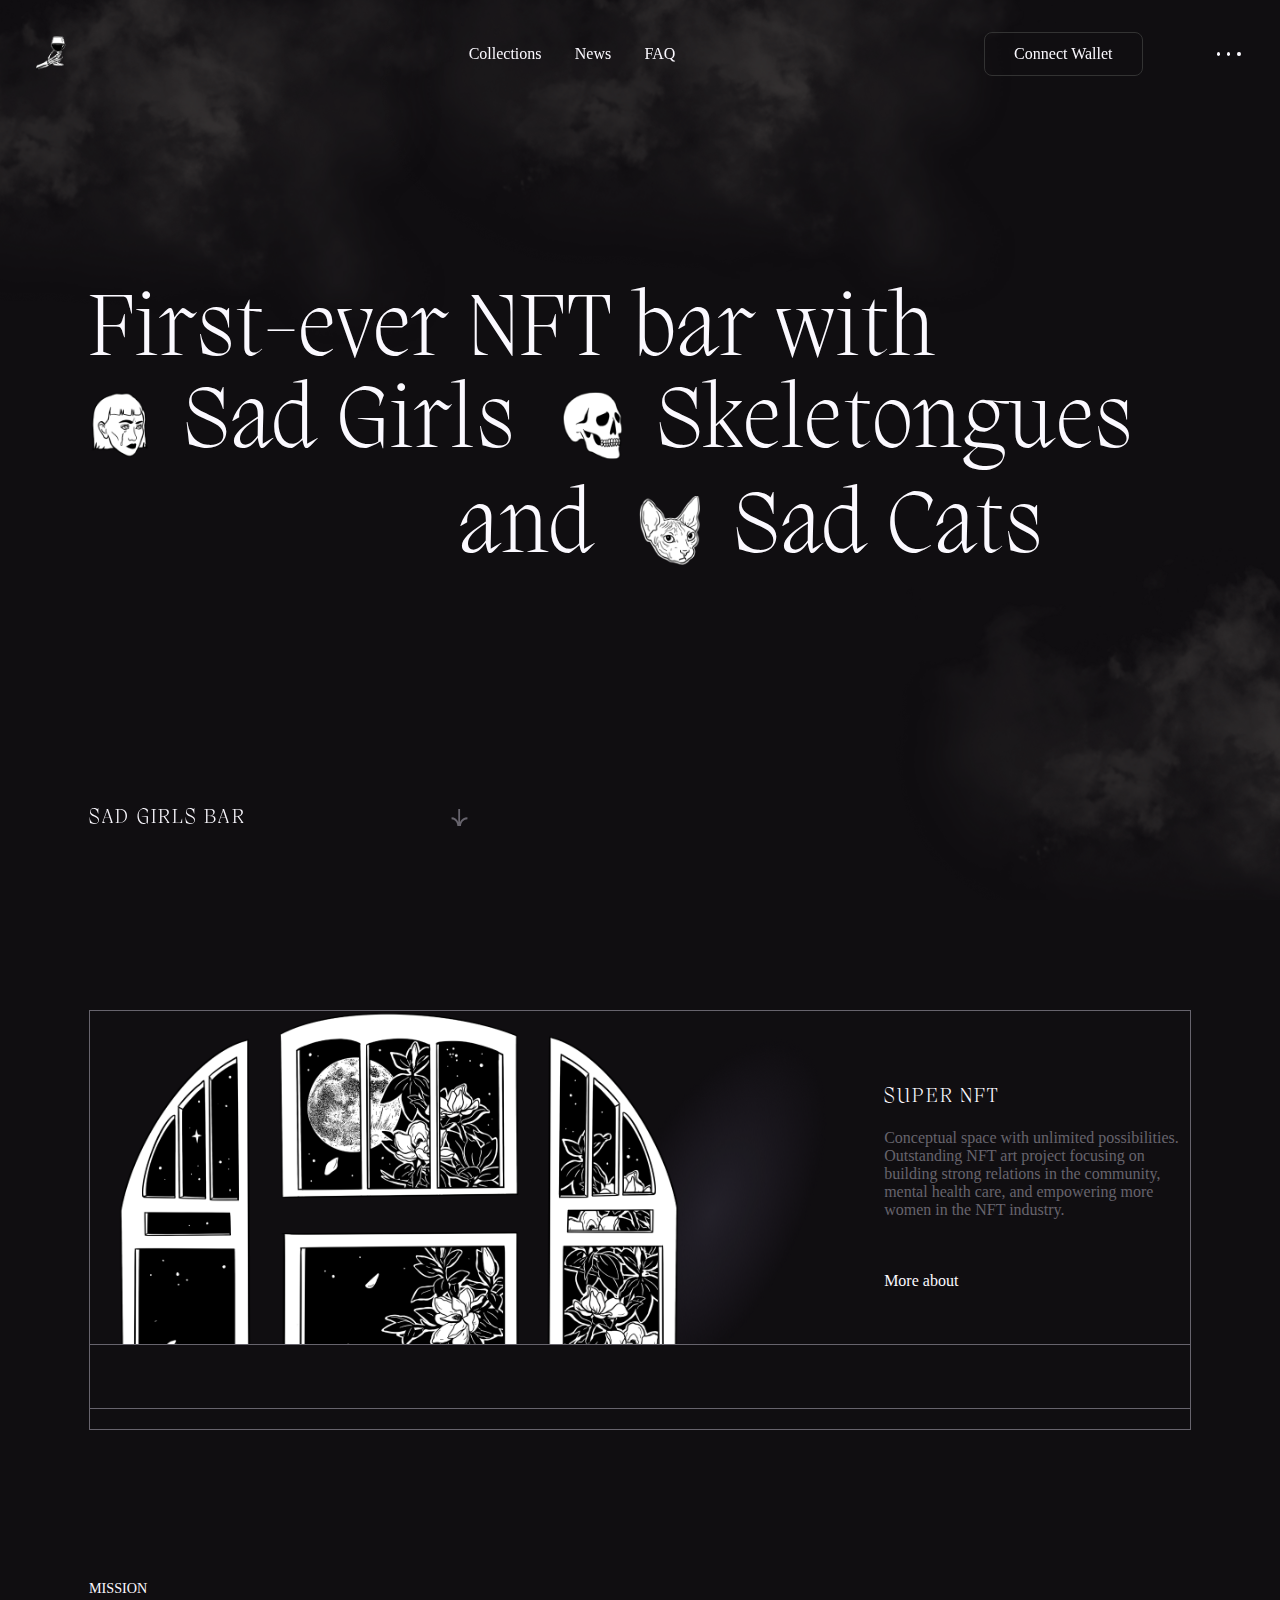
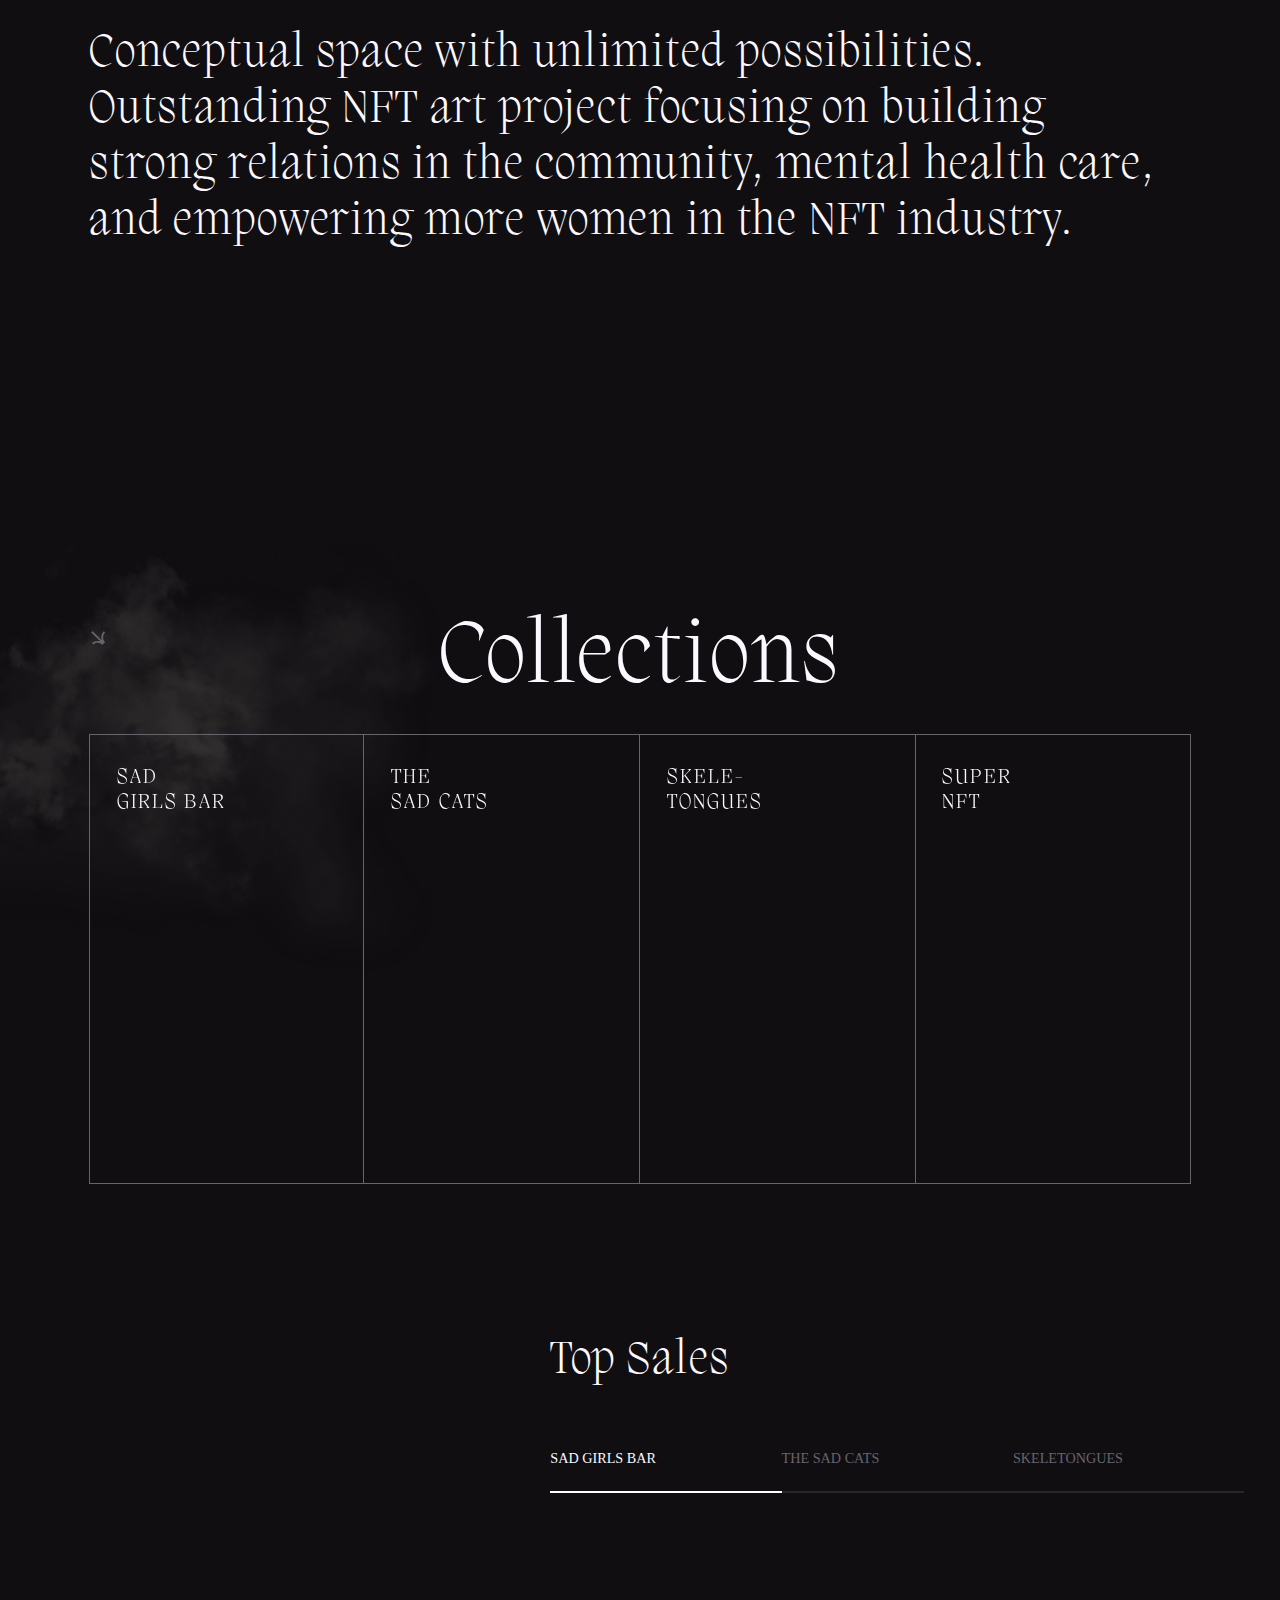
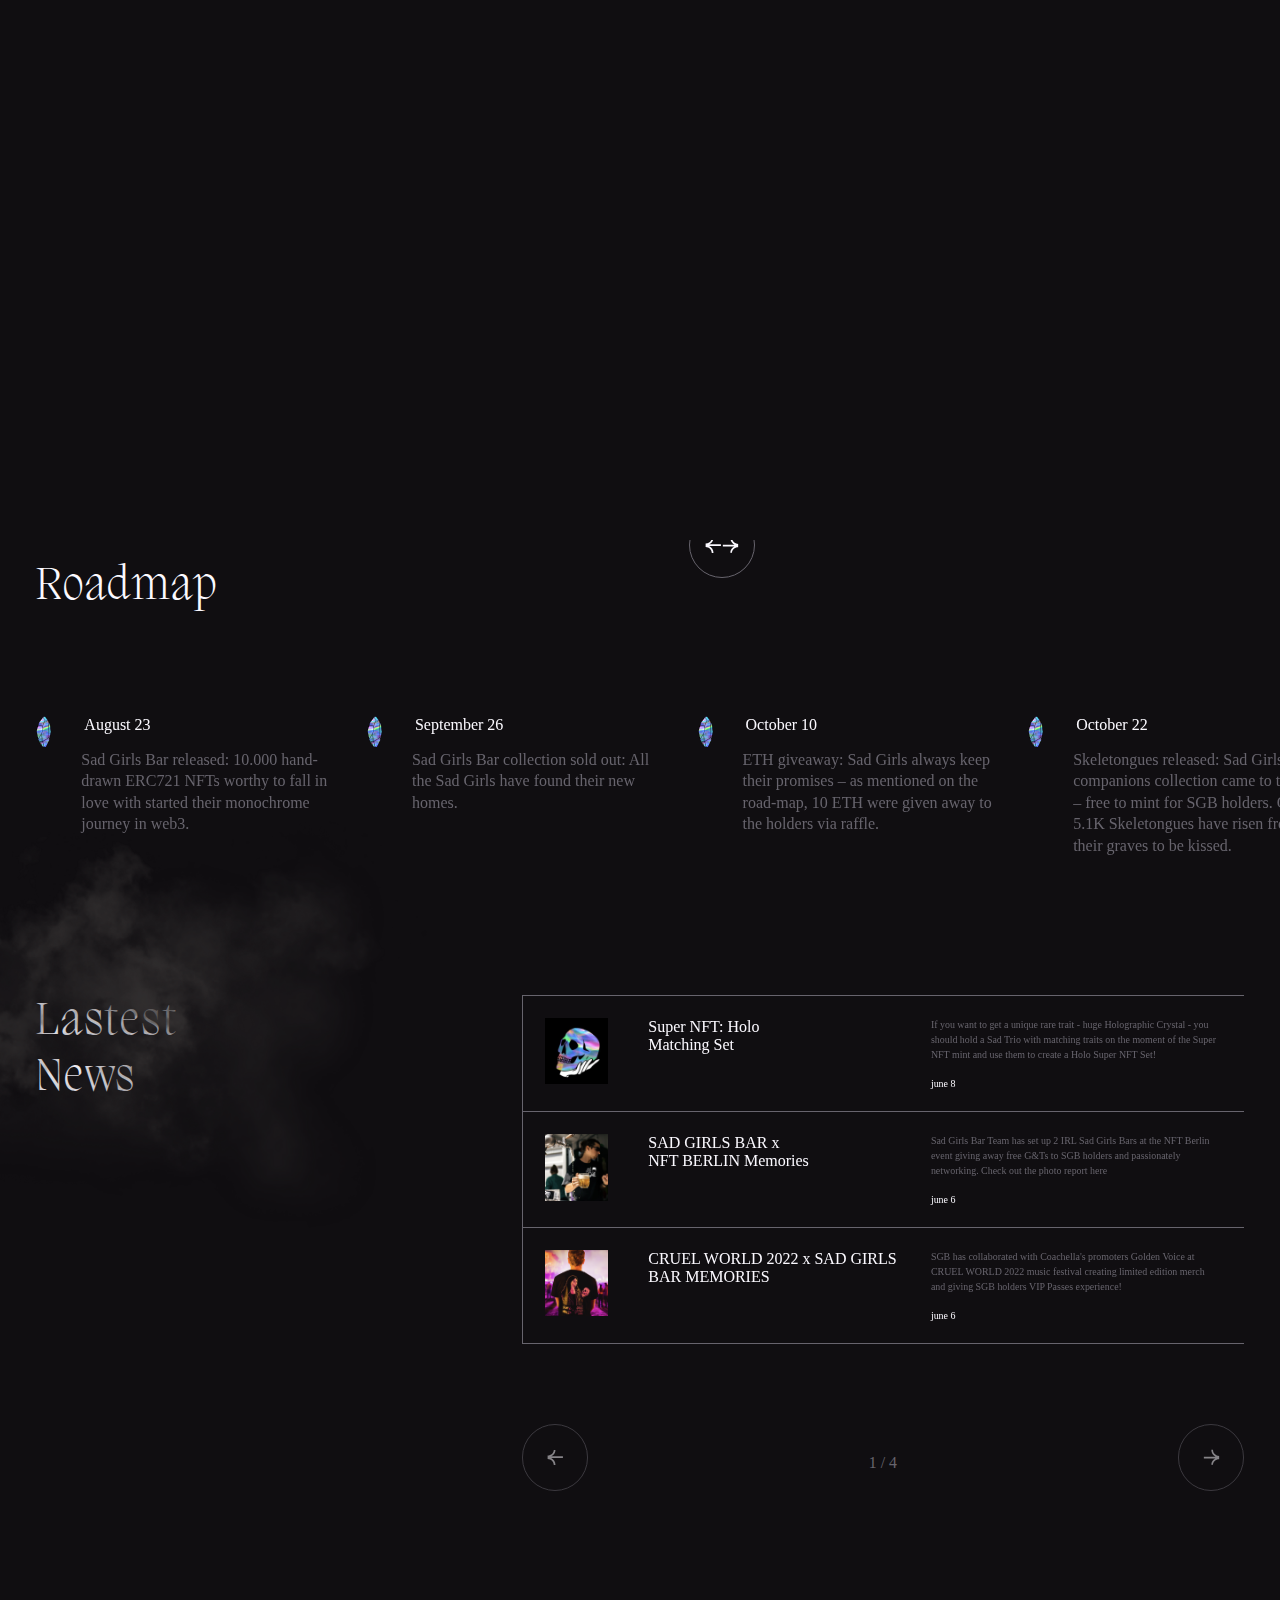
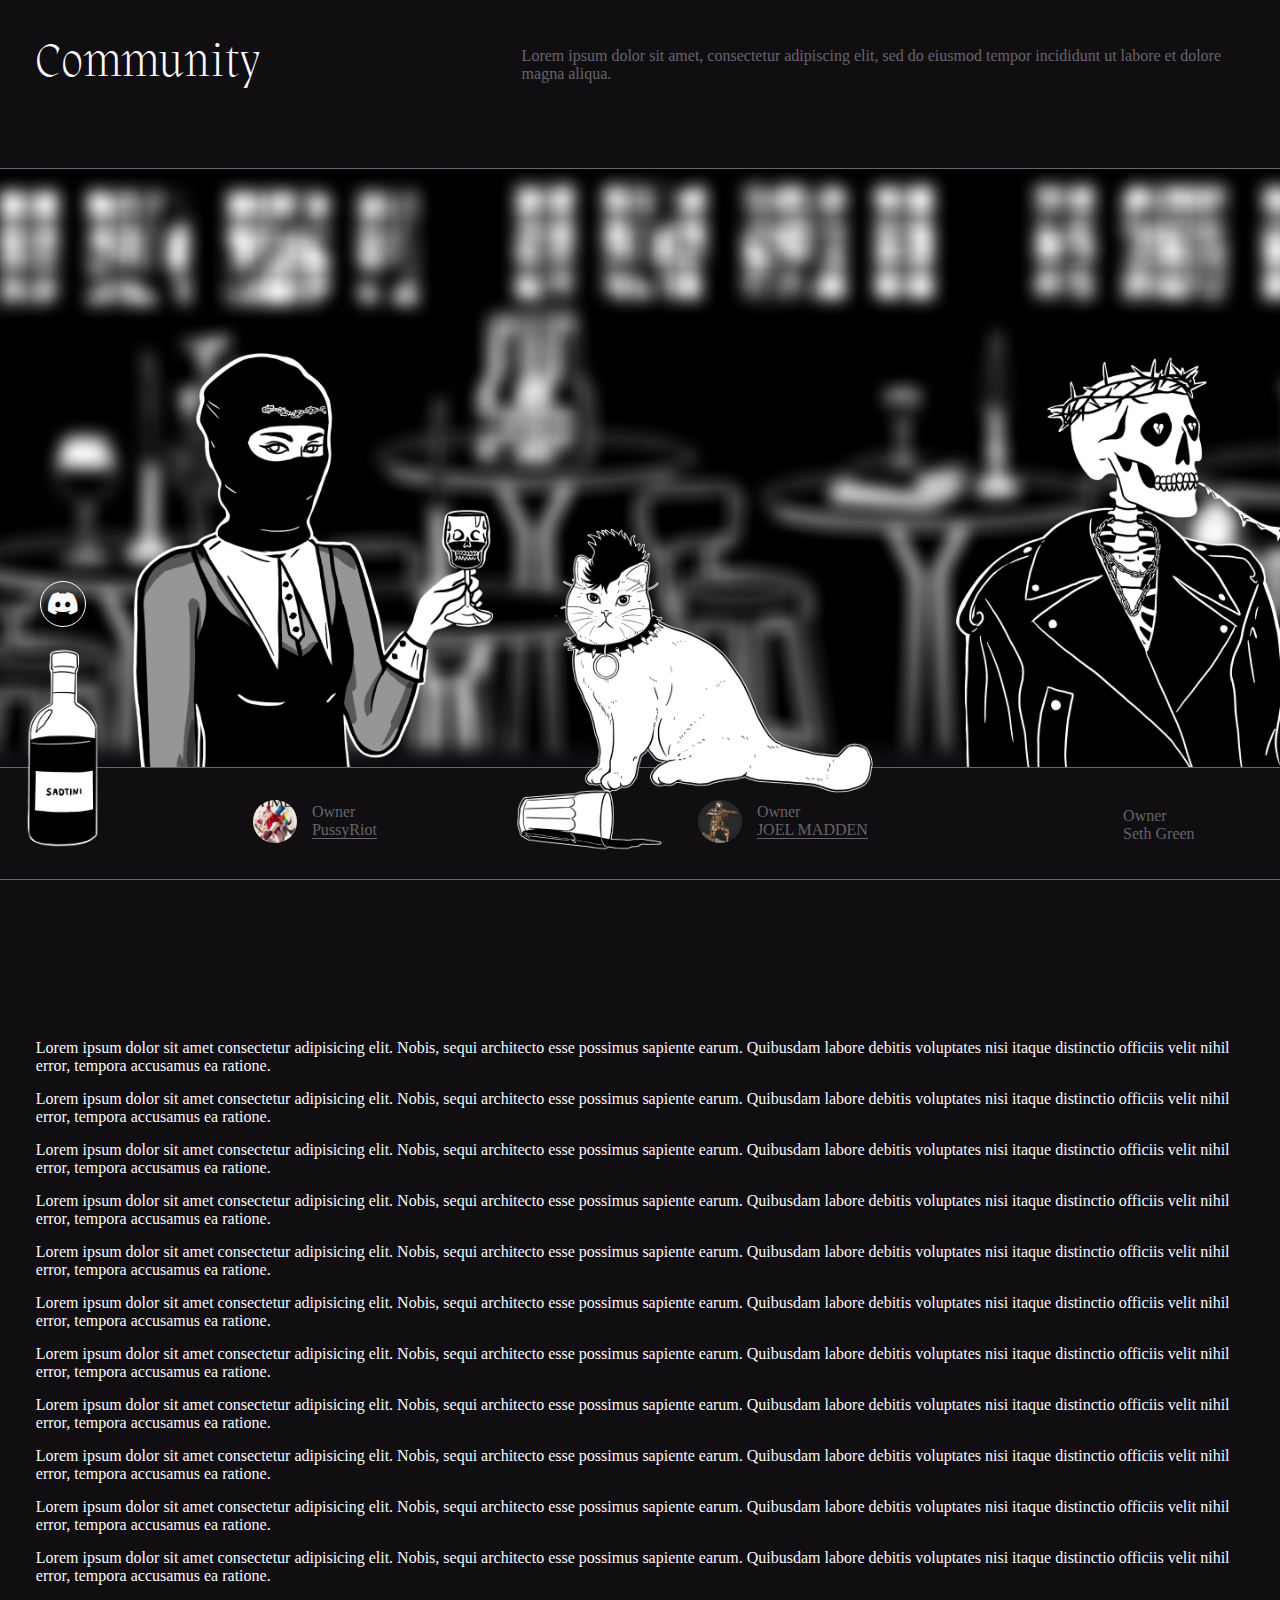
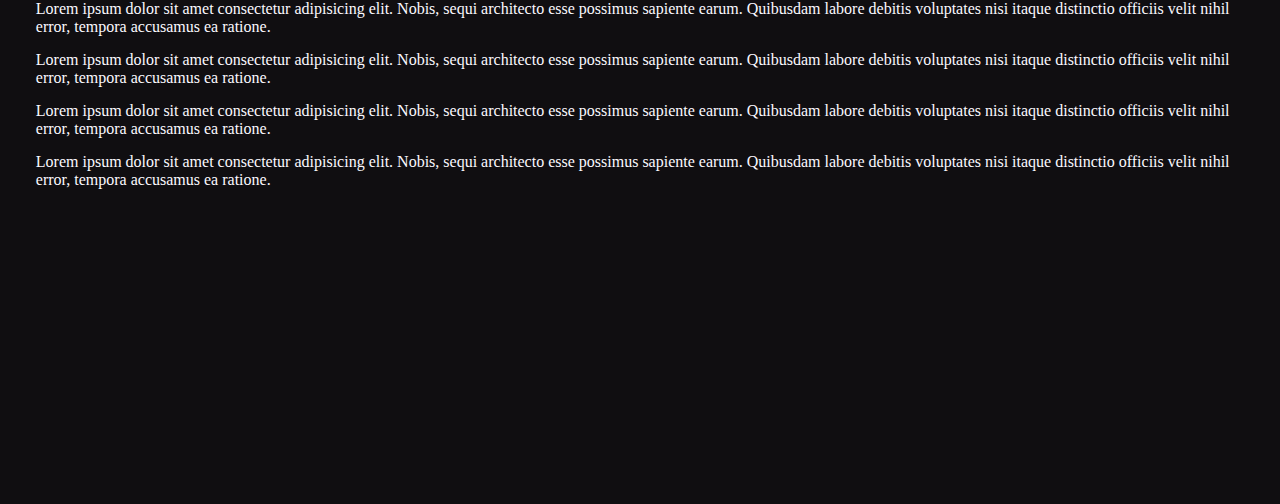
==== index.html @ e9595922 "start" ====
<!DOCTYPE html>
<html lang="en">

<head>
    <meta charset="UTF-8">
    <meta http-equiv="X-UA-Compatible" content="IE=edge">
    <meta name="viewport" content="width=device-width, initial-scale=1.0">
    <link rel="stylesheet" href="assets/css/style.css">
    <script src="https://ajax.googleapis.com/ajax/libs/jquery/3.3.1/jquery.min.js"></script>
    <link rel="stylesheet" href="assets/fontello/css/fontello.css">
    <title>Index</title>

</head>

<body>
    <header class="header-startpage">
        <div class="header">
            <div class="content">
                <div class="wrapper-cap-section">
                    <div class="logo">
                        <img src="assets/img/logo.png" alt="">
                    </div>
                    <div class="cap-section-menu">
                        <ul class="cap-wrapper-menu">
                            <li><a href="">Collections</a></li>
                            <li><a href="">News</a></li>
                            <li><a href="">FAQ</a></li>
                        </ul>
                    </div>
                    <div class="wrapper-cap-btn">
                        <div class="btn">Connect Wallet</div>
                        <div class="menu-btn">
                            <span></span>
                            <span></span>
                            <span></span>
                        </div>
                    </div>
                </div>
            </div>
        </div>
        <div class="header-text-section">
            <div class="header-start-page-text">
                <div class="wow fadeIn">First-ever NFT bar with</div>
                <div>
                    <a href="" class="wow fadeIn" data-wow-delay="0.2s">
                        <picture><img src="assets/img/image-link-1.png" alt=""></picture>Sad Girls
                    </a>
                    <a href="" class="wow fadeIn" data-wow-delay="0.4s">
                        <picture><img src="assets/img/image-link-3.png" alt=""></picture>Skeletongues</a>
                </div>
                <div class="wow fadeIn" data-wow-delay="0.6s">and
                    <a href="" class="wow fadeIn" data-wow-delay="0.8s">
                        <picture><img src="assets/img/image-link-2.png" alt=""></picture>Sad Cats</a>
                </div>
            </div>
        </div>
        <div class="header-bottom-box">
            <div class="base-content wrapper-flex-start">
                <div class="title-m">SAD GIRLS BAR</div> <img src="assets/img/Arrow_down.svg" class="arrow arrow-down wow fadeIn" data-wow-delay="1.5s" alt=""></div>
        </div>
        <img src="assets/img/clouds.png" class="cloud-first parallax" data-rellax-speed="-2" alt="clouds">
        <img src="assets/img/clouds.png" class="cloud-second parallax" data-rellax-speed="-3" alt="clouds">
        <img src="assets/img/clouds.png" class="cloud-third parallax" data-rellax-speed="5" alt="clouds">
    </header>
    <div class="base-content">
        <div class="super-nft-section">
            <div class="wrapper-super-nft">
                <div class="super-nft-images-box">
                    <img src="assets/img/image-1.png" class="image-back" alt="">
                    <img src="assets/img/image-3.png" class="image-girl-left wow fadeInLeft" data-wow-delay="0.5s" alt="">
                    <img src="assets/img/image-4.png" class="image-boy-right wow fadeInRight" data-wow-delay="0.5s" alt="">

                </div>
                <div class="super-nft-text">
                    <div class="title-m">Super NFT</div>
                    <p>Conceptual space with unlimited possibilities. Outstanding NFT art project focusing on building strong relations in the community, mental health care, and empowering more women in the NFT industry.</p>
                    <a href="#" class="base-link">More about</a>
                </div>
            </div>
            <div class="super-nft-bottom">
                <img src="assets/img/image-2.png" class="image-cat-bottom wow fadeIn" data-wow-delay="1.5s" alt="">
                <img src="assets/img/image-5.png" class="image-candle wow fadeIn" data-wow-delay="1s" alt="">
            </div>
        </div>
    </div>
    <div class="mission-section  base-m-top">
        <div class="base-content">
            <div class="title-s">MISSION</div>
            <div class="title-l">Conceptual space with unlimited possibilities. <br> Outstanding NFT art project focusing on building <br> strong relations in the community, mental health care, and empowering more women in the NFT industry.</div>
            <div class="mission-text-box wow fadeIn" data-wow-delay="0.3s">
                <p>Sad Girls Bar is celebrating sad but strong girls with rebellious style and attitude. We want to show that it’s ok to explore emotions and ideas that might otherwise be described as too dark, melancholic or mysterious. We welcome everyone
                    with open and creative mind, and of course lovers of dark aesthetics and alternative culture. You look around, slowly. Walls and floor are covered by amber light from small table lamps. You slowly dissolve, rest in peace and comfy
                    atmosphere. You look around, slowly. Walls and floor are covered by amber light from small table lamps. </p>
            </div>
        </div>
        <img src="assets/img/clouds.png" class="cloud-4 parallax" data-rellax-speed="3" alt="clouds">
    </div>
    <div class="collection-section">
        <div class="base-content">
            <img src="assets/img/Arrow_down.svg" class="arrow" alt="">
            <div class="center">
                <div class="title-xl">Collections</div>
            </div>
            <div class="collection-section">
                <div class="wrapper-collection">
                    <div class="collection-item active">
                        <div class="collection-min-info">
                            <div class="collection-name title-m">Sad <br> Girls Bar</div>
                            <img src="assets/img/image-6.png" class="wow fadeIn" alt="">
                        </div>
                        <div class="collection-all-info">
                            <p>Hand-drawn, monochrome, and stylish Sad Girls. 10k gently curated NFTs worthy to fall in love. The OG collection.</p>
                            <div class="collection-summary">
                                <div class="item">
                                    <div>25 ETH</div>
                                    <p>Highest Sale</p>
                                </div>
                                <div class="item">
                                    <div>4,8K</div>
                                    <p>Owners</p>
                                </div>
                                <div class="item">
                                    <div>0,15 ETH</div>
                                    <p>Floor Price</p>
                                </div>
                                <div class="item">
                                    <div>2.4K</div>
                                    <p>Total volume</p>
                                </div>
                                <div class="item">
                                    <div>10.0K</div>
                                    <p>Items</p>
                                </div>
                            </div>
                        </div>
                    </div>
                    <div class="collection-item">
                        <div class="collection-min-info">
                            <div class="collection-name title-m">The <br> Sad Cats</div>
                            <img src="assets/img/image-7.png" class="wow fadeIn" data-wow-delay="0.4s" alt="">
                        </div>
                        <div class="collection-all-info">
                            <p>Hand-drawn, monochrome, and stylish Sad Girls. 10k gently curated NFTs worthy to fall in love. The OG collection.</p>
                            <div class="collection-summary">
                                <div class="item">
                                    <div>25 ETH</div>
                                    <p>Highest Sale</p>
                                </div>
                                <div class="item">
                                    <div>4,8K</div>
                                    <p>Owners</p>
                                </div>
                                <div class="item">
                                    <div>0,15 ETH</div>
                                    <p>Floor Price</p>
                                </div>
                                <div class="item">
                                    <div>2.4K</div>
                                    <p>Total volume</p>
                                </div>
                                <div class="item">
                                    <div>10.0K</div>
                                    <p>Items</p>
                                </div>
                            </div>
                        </div>
                    </div>
                    <div class="collection-item">
                        <div class="collection-min-info">
                            <div class="collection-name title-m">Skele-<br> tongues</div>
                            <img src="assets/img/image-10.png" class="wow fadeIn" data-wow-delay="0.6s" alt="">
                        </div>
                        <div class="collection-all-info">
                            <p>Hand-drawn, monochrome, and stylish Sad Girls. 10k gently curated NFTs worthy to fall in love. The OG collection.</p>
                            <div class="collection-summary">
                                <div class="item">
                                    <div>25 ETH</div>
                                    <p>Highest Sale</p>
                                </div>
                                <div class="item">
                                    <div>4,8K</div>
                                    <p>Owners</p>
                                </div>
                                <div class="item">
                                    <div>0,15 ETH</div>
                                    <p>Floor Price</p>
                                </div>
                                <div class="item">
                                    <div>2.4K</div>
                                    <p>Total volume</p>
                                </div>
                                <div class="item">
                                    <div>10.0K</div>
                                    <p>Items</p>
                                </div>
                            </div>
                        </div>
                    </div>
                    <div class="collection-item">
                        <div class="collection-min-info">
                            <div class="collection-name title-m">Super<br> NFT</div>
                            <img src="assets/img/image-8.png" class="wow fadeIn" data-wow-delay="0.8s" alt="">
                        </div>
                        <div class="collection-all-info">
                            <p>Hand-drawn, monochrome, and stylish Sad Girls. 10k gently curated NFTs worthy to fall in love. The OG collection.</p>
                            <div class="collection-summary">
                                <div class="item">
                                    <div>25 ETH</div>
                                    <p>Highest Sale</p>
                                </div>
                                <div class="item">
                                    <div>4,8K</div>
                                    <p>Owners</p>
                                </div>
                                <div class="item">
                                    <div>0,15 ETH</div>
                                    <p>Floor Price</p>
                                </div>
                                <div class="item">
                                    <div>2.4K</div>
                                    <p>Total volume</p>
                                </div>
                                <div class="item">
                                    <div>10.0K</div>
                                    <p>Items</p>
                                </div>
                            </div>
                        </div>
                    </div>
                </div>
            </div>
        </div>
    </div>
    <div class="top-sales-section  base-m-top">
        <img src="assets/img/smoke.png" class="cloud-5 parallax" data-rellax-speed="3" alt="clouds">
        <div class="content">
            <div class="center">
                <div class="title-l">Top Sales</div>
            </div>
            <div class="wrapper-top-sales-section">
                <div class="tabs">
                    <ul class="tabs__caption">
                        <li class="active">Sad Girls Bar</li>
                        <li>The Sad Cats</li>
                        <li>Skeletongues</li>
                    </ul>

                    <div class="tabs__content active">

                        <div class="wrapper-nft-box">
                            <div class="wrapper-nft-item wow fadeIn">
                                <img src="assets/img/nft-image-2.png" alt="">
                                <div class="nft-item-info">
                                    <div class="nft-number">#1 <i class="icon-opensea"></i></div>
                                    <div class="nft-price">0,0098 ($10,60)</div>
                                    <div class="nft-date">Jen 13, 2022</div>
                                </div>
                            </div>
                            <div class="wrapper-nft-item wow fadeIn">
                                <img src="assets/img/nft-image-1.png" alt="">
                                <div class="nft-item-info">
                                    <div class="nft-number">#3389 <i class="icon-opensea"></i></div>
                                    <div class="nft-price">0,0098 WETH ($10,63)</div>
                                    <div class="nft-date">Sep 27, 2021</div>
                                </div>
                            </div>
                            <div class="wrapper-nft-item wow fadeIn">
                                <img src="assets/img/nft-image-4.png" alt="">
                                <div class="nft-item-info">
                                    <div class="nft-number">#8320 <i class="icon-opensea"></i></div>
                                    <div class="nft-price">0,0098 ($10,68)</div>
                                    <div class="nft-date">Sep 26, 2021</div>
                                </div>
                            </div>
                            <div class="wrapper-nft-item wow fadeIn">
                                <img src="assets/img/nft-image-3.png" alt="">
                                <div class="nft-item-info">
                                    <div class="nft-number">#362 <i class="icon-opensea"></i></div>
                                    <div class="nft-price">0,0098 WETH ($10,60)</div>
                                    <div class="nft-date">Oct 10, 2021</div>
                                </div>
                            </div>
                        </div>
                    </div>
                    <div class="tabs__content">
                        <div class="wrapper-nft-box">
                            <div class="wrapper-nft-item wow fadeIn">
                                <img src="assets/img/nft-image-2.png" alt="">
                                <div class="nft-item-info">
                                    <div class="nft-number">#1 <i class="icon-opensea"></i></div>
                                    <div class="nft-price">0,0098 ($10,60)</div>
                                    <div class="nft-date">Jen 13, 2022</div>
                                </div>
                            </div>
                            <div class="wrapper-nft-item wow fadeIn">
                                <img src="assets/img/nft-image-1.png" alt="">
                                <div class="nft-item-info">
                                    <div class="nft-number">#3389 <i class="icon-opensea"></i></div>
                                    <div class="nft-price">0,0098 WETH ($10,63)</div>
                                    <div class="nft-date">Sep 27, 2021</div>
                                </div>
                            </div>
                            <div class="wrapper-nft-item wow fadeIn">
                                <img src="assets/img/nft-image-4.png" alt="">
                                <div class="nft-item-info">
                                    <div class="nft-number">#8320 <i class="icon-opensea"></i></div>
                                    <div class="nft-price">0,0098 ($10,68)</div>
                                    <div class="nft-date">Sep 26, 2021</div>
                                </div>
                            </div>
                            <div class="wrapper-nft-item wow fadeIn">
                                <img src="assets/img/nft-image-3.png" alt="">
                                <div class="nft-item-info">
                                    <div class="nft-number">#362 <i class="icon-opensea"></i></div>
                                    <div class="nft-price">0,0098 WETH ($10,60)</div>
                                    <div class="nft-date">Oct 10, 2021</div>
                                </div>
                            </div>
                        </div>
                    </div>
                    <div class="tabs__content">

                        <div class="wrapper-nft-box">
                            <div class="wrapper-nft-item wow fadeIn">
                                <img src="assets/img/nft-image-2.png" alt="">
                                <div class="nft-item-info">
                                    <div class="nft-number">#1 <i class="icon-opensea"></i></div>
                                    <div class="nft-price">0,0098 ($10,60)</div>
                                    <div class="nft-date">Jen 13, 2022</div>
                                </div>
                            </div>
                            <div class="wrapper-nft-item wow fadeIn">
                                <img src="assets/img/nft-image-1.png" alt="">
                                <div class="nft-item-info">
                                    <div class="nft-number">#3389 <i class="icon-opensea"></i></div>
                                    <div class="nft-price">0,0098 WETH ($10,63)</div>
                                    <div class="nft-date">Sep 27, 2021</div>
                                </div>
                            </div>
                            <div class="wrapper-nft-item wow fadeIn">
                                <img src="assets/img/nft-image-4.png" alt="">
                                <div class="nft-item-info">
                                    <div class="nft-number">#8320 <i class="icon-opensea"></i></div>
                                    <div class="nft-price">0,0098 ($10,68)</div>
                                    <div class="nft-date">Sep 26, 2021</div>
                                </div>
                            </div>
                            <div class="wrapper-nft-item wow fadeIn">
                                <img src="assets/img/nft-image-3.png" alt="">
                                <div class="nft-item-info">
                                    <div class="nft-number">#362 <i class="icon-opensea"></i></div>
                                    <div class="nft-price">0,0098 WETH ($10,60)</div>
                                    <div class="nft-date">Oct 10, 2021</div>
                                </div>
                            </div>
                        </div>
                    </div>
                </div>
            </div>
        </div>
    </div>
    <div class="roadmap-section base-m-top">
        <div class="content">
            <div class="title-l">Roadmap</div>
            <div class="roadmap-section-slider merged-navigation">
                <div class="roadmap-item">
                    <div class="date">August 23 </div>
                    <p>Sad Girls Bar released: 10.000 hand-drawn ERC721 NFTs worthy to fall in love with started their monochrome journey in web3.</p>
                </div>
                <div class="roadmap-item">
                    <div class="date">September 26</div>
                    <p>Sad Girls Bar collection sold out: All the Sad Girls have found their new homes.</p>
                </div>
                <div class="roadmap-item">
                    <div class="date">October 10 </div>
                    <p>ETH giveaway: Sad Girls always keep their promises – as mentioned on the road-map, 10 ETH were given away to the holders via raffle.</p>
                </div>
                <div class="roadmap-item">
                    <div class="date">October 22 </div>
                    <p>Skeletongues released: Sad Girls' companions collection came to the Bar – free to mint for SGB holders. Only 5.1K Skeletongues have risen from their graves to be kissed.</p>
                </div>
                <div class="roadmap-item section-3">
                    <div class="date">November 19</div>
                    <p>10 ETH Charity Donation: Promises were kept and the Milestone completed as 10 ETH were transfered to the Women Side By Side, program of peer support for women delivered by Mind and Agenda, the alliance for women and girls at risk.
                        We take emotions seriously and sometimes being sad or upset is OK, but conditions after emotional burnouts, selfharm episodes or suicide thoughts often need a helping hand, support and all attention.</p>
                </div>
                <div class="roadmap-item">
                    <div class="date">December 11</div>
                    <p>Mental Health Support @ Discord: SGB has collaborated with LogOut.org – Centre for Digital Well-being – on creating Mental Health Support channel at SGB Discord, regularly curated by a qualified specialist.</p>
                </div>
                <div class="roadmap-item">
                    <div class="date">December 22</div>
                    <p>Sad Cats released: Second Sad Girls' companions collection was unleashed – 7.000 Sad Cats of different breeds entered the Bar in search of their people.</p>
                </div>
                <div class="roadmap-item">
                    <div class="date">December 24</div>
                    <p>Charity Donation: 2 Sad Girls NFTs were donated to Right-click Give! Charity auction.</p>
                </div>
                <div class="roadmap-item">
                    <div class="date">January 16</div>
                    <p>Sad Cats sold out: All of the glamorous Sad Cats have found people they're comfortable with. </p>
                </div>
                <div class="roadmap-item">
                    <div class="date">January 26</div>
                    <p>SGB Trademark registration: the Sad Girls Bar trademark was finally registered.</p>
                </div>
                <div class="roadmap-item">
                    <div class="date">March 7</div>
                    <p>Sad Girls Bar included in groupHUG #0002: SGB project was chosen to join brand new accelerator programme founded by Randi Zuckerberg and Debbie Soon.</p>
                </div>
                <div class="roadmap-item">
                    <div class="date">March 11</div>
                    <p>Unicorn DAO partnership: New Pussy Riot's project featuring Gary Vee has announced their partnership with Sad Girls Bar featuring Sad Girls Bar Happy Hours at Unicorn DAO Launch Party at SXSW. </p>
                </div>
                <div class="roadmap-item">
                    <div class="date">March 15</div>
                    <p>Animal Care Fund Donation: Completing Sad Cats' Milestone, SGB has donated 5ETH to Forgotten Animals fund, chosen by Sad community.</p>
                </div>
                <div class="roadmap-item">
                    <div class="date">March 23</div>
                    <p>Sad Cats Support Sad Girls: As promised, 10% of all initial sales from Sad Cats collection - 19.12 ETH - was proceeded to support Sad Girls! 102 Sad Girls were purchased by Team from the floor for good.</p>
                </div>
                <div class="roadmap-item">
                    <div class="date">April 7</div>
                    <p>Sad Girls Bar DAO work started. </p>
                </div>
                <div class="roadmap-item section-3">
                    <div class="date">April 12</div>
                    <p>Super NFT Sneak-peek: The long-awaited utility has finally appeared to be close with the reveal of the first Super NFT sneak-peek, soon followed by another one. Cruel World Festival Collaboration: SGB has partnered with Coachella's
                        promoter company Goldenvoice on creating special NFT collection in collaboration with the Cruel World festival and featured bands (Morrissey, Bauhaus, Blondie, Cold Cave etc.), IRL on-site experiences and VIP privileges for SGB
                        holders. Limited edition merch release.</p>
                </div>

                <div class="roadmap-item">
                    <div class="date">May 20</div>
                    <p>SGB in Berlin: For the first time Sad Girls Bar went live at Berlin NFT featuring 2 IRL pop-up bars and free drinks for SGB holders.
                    </p>
                </div>
                <div class="roadmap-item">
                    <div class="date">June</div>
                    <p>New Website. Launch.</p>
                </div>
                <div class="roadmap-item">
                    <div class="date">June</div>
                    <p>Various collaborations with target partners to support Super NFT release.
                    </p>
                </div>
                <div class="roadmap-item">
                    <div class="date">July</div>
                    <p>Super NFT release. Will feature 3 stages: Early Access Pre-mint for selected holders followed by Early Reveal, regular Mint and regular Reveal. Time interval between Mint and Reveal – approximately 3 weeks.

                    </p>
                </div>
                <div class="roadmap-item">
                    <div class="date">Future</div>
                    <p>Merch shop first drop.</p>
                </div>
                <div class="roadmap-item section-2">
                    <div class="date">Future</div>
                    <p>Metaverse Integration. As a part of utilities for the 3d collection. Development of NFT-linked wearables changing the appearance of a holder into a particular Sad Girl. Interchangeable and tradeable wearables are lined up too. Proposal
                        for Decentraland integration with Decentraland DAO tools.</p>
                </div>
                <div class="roadmap-item">
                    <div class="date">Future</div>
                    <p>3D Sad Girl Collection</p>
                </div>
                <div class="roadmap-item">
                    <div class="date">Future</div>
                    <p>IRL Bars Integrations (at various NFT-related events).</p>
                </div>
                <div class="roadmap-item">
                    <div class="date">Future</div>
                    <p>Fashion Collaborations WIP. Partnerships selections and pitch.</p>
                </div>
                <div class="roadmap-item">
                    <div class="date">Future</div>
                    <p>Metaverse integraton. Depending on Decentraland DAO decision.</p>
                </div>
                <div class="roadmap-item">
                    <div class="date">Future</div>
                    <p>SAD DAO. Launch.</p>
                </div>
                <div class="roadmap-item">
                    <div class="date">Future</div>
                    <p>Cocktail book NFT release: Sad Girls Bar has partnered with World's Top-10 Best Bar El Copitas on creating an NFT cocktail book available for holders also in physical form and containing gently curated cocktail recipes. The release
                        party will be thrown both at </p>
                </div>
                <div class="roadmap-item">
                    <div class="date">Future</div>
                    <p>Decentraland and IRL, including event hosted by El Copitas.</p>
                </div>
                <div class="roadmap-item  section-2">
                    <div class="date">Future</div>
                    <p>Jazz album release: Completing one of the Sad Girls Road Map Milestones, we're finally releasing the first LP on our very own Sad Girls Bar Records label. “Name TBA” was carefully created and recorded by prominent avantgarde jazz musician
                        with all the </p>

                </div>

                <div class="roadmap-item section-2">
                    <div class="date">Future</div>
                    <p>First IRL Sad Girls Bar: After long negotiations and careful preparations the first ever IRL Sad Girls Bar will be opened in one of the biggest European / US cities under mindful supervision and management by Sad DAO. The Sad Girls
                        Bar Network is upon us.</p>

                </div>
            </div>
        </div>
    </div>
    <div class="Lastest-News-section m-top-80">
        <div class="content">
            <div class="wrapper-last-news-section">
                <div class="title-l">Lastest <br> News</div>
                <div class="last-news-section">
                    <div class="slider-news base-slider">
                        <div class="news-box">
                            <div class="wrapper-slider-news-item">
                                <img src="assets/img/image-11.png" alt="">
                                <div class="news-name">Super NFT: Holo <br> Matching Set</div>
                                <div class="news-description">
                                    <p>If you want to get a unique rare trait - huge Holographic Crystal - you should hold a Sad Trio with matching traits on the moment of the Super NFT mint and use them to create a Holo Super NFT Set!</p>
                                    <div class="date">june 8</div>
                                </div>
                            </div>
                            <div class="wrapper-slider-news-item">
                                <img src="assets/img/image-12.png" alt="">
                                <div class="news-name">SAD GIRLS BAR x <br> NFT BERLIN Memories</div>
                                <div class="news-description">
                                    <p>Sad Girls Bar Team has set up 2 IRL Sad Girls Bars at the NFT Berlin event giving away free G&Ts to SGB holders and passionately networking. Check out the photo report here</p>
                                    <div class="date">june 6</div>
                                </div>
                            </div>
                            <div class="wrapper-slider-news-item">
                                <img src="assets/img/image-13.png" alt="">
                                <div class="news-name">CRUEL WORLD 2022 x SAD GIRLS BAR MEMORIES</div>
                                <div class="news-description">
                                    <p>SGB has collaborated with Coachella's promoters Golden Voice at CRUEL WORLD 2022 music festival creating limited edition merch and giving SGB holders VIP Passes experience! </p>
                                    <div class="date">june 6</div>
                                </div>
                            </div>
                        </div>
                        <div class="news-box">
                            <div class="wrapper-slider-news-item">
                                <img src="assets/img/image-11.png" alt="">
                                <div class="news-name">Super NFT: Holo Matching Set</div>
                                <div class="news-description">
                                    <p>If you want to get a unique rare trait - huge Holographic Crystal - you should hold a Sad Trio with matching traits on the moment of the Super NFT mint and use them to create a Holo Super NFT Set!</p>
                                    <div class="date">june 8</div>
                                </div>
                            </div>
                            <div class="wrapper-slider-news-item">
                                <img src="assets/img/image-12.png" alt="">
                                <div class="news-name">SAD GIRLS BAR x NFT BERLIN Memories</div>
                                <div class="news-description">
                                    <p>Sad Girls Bar Team has set up 2 IRL Sad Girls Bars at the NFT Berlin event giving away free G&Ts to SGB holders and passionately networking. Check out the photo report here</p>
                                    <div class="date">june 6</div>
                                </div>
                            </div>
                            <div class="wrapper-slider-news-item">
                                <img src="assets/img/image-13.png" alt="">
                                <div class="news-name">CRUEL WORLD 2022 x SAD GIRLS BAR MEMORIES</div>
                                <div class="news-description">
                                    <p>SGB has collaborated with Coachella's promoters Golden Voice at CRUEL WORLD 2022 music festival creating limited edition merch and giving SGB holders VIP Passes experience! </p>
                                    <div class="date">june 6</div>
                                </div>
                            </div>
                        </div>
                        <div class="news-box">
                            <div class="wrapper-slider-news-item">
                                <img src="assets/img/image-11.png" alt="">
                                <div class="news-name">Super NFT: Holo Matching Set</div>
                                <div class="news-description">
                                    <p>If you want to get a unique rare trait - huge Holographic Crystal - you should hold a Sad Trio with matching traits on the moment of the Super NFT mint and use them to create a Holo Super NFT Set!</p>
                                    <div class="date">june 8</div>
                                </div>
                            </div>
                            <div class="wrapper-slider-news-item">
                                <img src="assets/img/image-12.png" alt="">
                                <div class="news-name">SAD GIRLS BAR x NFT BERLIN Memories</div>
                                <div class="news-description">
                                    <p>Sad Girls Bar Team has set up 2 IRL Sad Girls Bars at the NFT Berlin event giving away free G&Ts to SGB holders and passionately networking. Check out the photo report here</p>
                                    <div class="date">june 6</div>
                                </div>
                            </div>
                            <div class="wrapper-slider-news-item">
                                <img src="assets/img/image-13.png" alt="">
                                <div class="news-name">CRUEL WORLD 2022 x SAD GIRLS BAR MEMORIES</div>
                                <div class="news-description">
                                    <p>SGB has collaborated with Coachella's promoters Golden Voice at CRUEL WORLD 2022 music festival creating limited edition merch and giving SGB holders VIP Passes experience! </p>
                                    <div class="date">june 6</div>
                                </div>
                            </div>
                        </div>
                        <div class="news-box">
                            <div class="wrapper-slider-news-item">
                                <img src="assets/img/image-11.png" alt="">
                                <div class="news-name">Super NFT: Holo Matching Set</div>
                                <div class="news-description">
                                    <p>If you want to get a unique rare trait - huge Holographic Crystal - you should hold a Sad Trio with matching traits on the moment of the Super NFT mint and use them to create a Holo Super NFT Set!</p>
                                    <div class="date">june 8</div>
                                </div>
                            </div>
                            <div class="wrapper-slider-news-item">
                                <img src="assets/img/image-12.png" alt="">
                                <div class="news-name">SAD GIRLS BAR x NFT BERLIN Memories</div>
                                <div class="news-description">
                                    <p>Sad Girls Bar Team has set up 2 IRL Sad Girls Bars at the NFT Berlin event giving away free G&Ts to SGB holders and passionately networking. Check out the photo report here</p>
                                    <div class="date">june 6</div>
                                </div>
                            </div>
                            <div class="wrapper-slider-news-item">
                                <img src="assets/img/image-13.png" alt="">
                                <div class="news-name">CRUEL WORLD 2022 x SAD GIRLS BAR MEMORIES</div>
                                <div class="news-description">
                                    <p>SGB has collaborated with Coachella's promoters Golden Voice at CRUEL WORLD 2022 music festival creating limited edition merch and giving SGB holders VIP Passes experience! </p>
                                    <div class="date">june 6</div>
                                </div>
                            </div>
                        </div>
                    </div>
                    <p class="counter"></p>
                </div>
            </div>
        </div>
    </div>
    <div class="Community-section m-top-160">
        <div class="content">
            <div class="wrapper-title-text">
                <div class="title-l">Community</div>
                <p>Lorem ipsum dolor sit amet, consectetur adipiscing elit, sed do eiusmod tempor incididunt ut labore et dolore magna aliqua.</p>
            </div>
        </div>
        <style>
            .community-slider {
                display: flex;
                align-items: flex-end;
            }
        </style>
        <div class="community-section-box">
            <div class="community-slider">
                <div class="community-persona-element" id="PussyRiot">
                    <div class="bottle-image-box">
                        <a href="" target="_blank" class="icon-link"><i class="icon-discord"></i></a>
                        <img src="assets/img/bottle.png" alt="">
                    </div>
                    <picture><img src="assets/img/image-18.png" class="image-element PussyRiot-image" alt=""></picture>
                    <div class="persona-info">
                        <picture><img src="assets/img/persona-element-0.png" alt=""></picture>
                        <div>
                            <span>Owner</span>
                            <a href="">PussyRiot</a>
                        </div>
                    </div>
                </div>
                <div class="community-persona-element" id="JOEL-MADDEN">
                    <picture><img src="assets/img/image-20.png" class="image-element JOEL-MADDEN-image" alt=""></picture>
                    <div class="persona-info">
                        <picture><img src="assets/img/persona-element-1.png" alt=""></picture>
                        <div>
                            <span>Owner</span>
                            <a href="">JOEL MADDEN</a>
                        </div>
                    </div>
                </div>
                <div class="community-persona-element" id="Seth-Green">
                    <picture><img src="assets/img/image-21.png" class="image-element Seth-Green-image" alt=""></picture>
                    <div class="persona-info">
                        <div>
                            <span>Owner</span>
                            <span>Seth Green</span>
                        </div>
                    </div>
                </div>
                <div class="community-persona-element" id="CryptoFinally">
                    <div class="pizza-image-box">
                        <a href="" target="_blank" class="icon-link"><i class="icon-instagram"></i></a>
                        <img src="assets/img/pizza.png" alt="">
                    </div>
                    <picture><img src="assets/img/image-14.png" class="image-element CryptoFinally-image" alt=""></picture>
                    <div class="persona-info">
                        <picture><img src="assets/img/persona-element-4.png" alt=""></picture>
                        <div>
                            <span>Owner</span>
                            <a href="">CryptoFinally</a>
                        </div>
                    </div>
                </div>
                <div class="community-persona-element" id="BettyVault">
                    <div class="candle-image-box">
                        <a href="" target="_blank" class="icon-link"><i class="icon-twitter"></i></a>

                        <img src="assets/img/candle.png" alt="">
                    </div>
                    <picture><img src="assets/img/image-19.png" class="image-element BettyVault-image" alt=""></picture>
                    <div class="persona-info">
                        <picture><img src="assets/img/persona-element-2.png" alt=""></picture>
                        <div>
                            <span>Owner</span>
                            <a href="">BettyVault</a>
                        </div>
                    </div>
                </div>
                <div class="community-persona-element" id="GREMPLIN">
                    <picture><img src="assets/img/image-16.png" class="image-element GREMPLIN-image" alt=""></picture>
                    <div class="persona-info">
                        <picture><img src="assets/img/persona-element-5.png" alt=""></picture>
                        <div>
                            <span>Owner</span>
                            <a href="">GREMPLIN</a>
                        </div>
                    </div>
                </div>
                <div class="community-persona-element" id="FVCKRENDER">
                    <div class="lamp-image-box">
                        <img src="assets/img/lamp.png" alt="">
                        <a href="" target="_blank" class="icon-link"><i class="icon-opensea"></i></a>
                    </div>
                    <picture><img src="assets/img/image-15.png" class="image-element FVCKRENDER-image" alt=""></picture>
                    <div class="persona-info">
                        <picture><img src="assets/img/persona-element-6.png" alt=""></picture>
                        <div>
                            <span>Owner</span>
                            <a href="">FVCKRENDER</a>
                        </div>
                    </div>
                </div>
                <div class="community-persona-element" id="GuyOSEARY">
                    <picture><img src="assets/img/image-17.png" class="image-element GuyOSEARY-image" alt=""></picture>
                    <div class="persona-info">
                        <picture><img src="assets/img/persona-element-3.png" alt=""></picture>
                        <div>
                            <span>Owner</span>
                            <a href="">GuyOSEARY</a>
                        </div>
                    </div>
                </div>
            </div>
        </div>
        <div class="community-footer"></div>
    </div>
    <div class="content">
        <br><br><br><br><br><br><br><br>
        <p>Lorem ipsum dolor sit amet consectetur adipisicing elit. Nobis, sequi architecto esse possimus sapiente earum. Quibusdam labore debitis voluptates nisi itaque distinctio officiis velit nihil error, tempora accusamus ea ratione.</p>
        <p>Lorem ipsum dolor sit amet consectetur adipisicing elit. Nobis, sequi architecto esse possimus sapiente earum. Quibusdam labore debitis voluptates nisi itaque distinctio officiis velit nihil error, tempora accusamus ea ratione.</p>
        <p>Lorem ipsum dolor sit amet consectetur adipisicing elit. Nobis, sequi architecto esse possimus sapiente earum. Quibusdam labore debitis voluptates nisi itaque distinctio officiis velit nihil error, tempora accusamus ea ratione.</p>
        <p>Lorem ipsum dolor sit amet consectetur adipisicing elit. Nobis, sequi architecto esse possimus sapiente earum. Quibusdam labore debitis voluptates nisi itaque distinctio officiis velit nihil error, tempora accusamus ea ratione.</p>
        <p>Lorem ipsum dolor sit amet consectetur adipisicing elit. Nobis, sequi architecto esse possimus sapiente earum. Quibusdam labore debitis voluptates nisi itaque distinctio officiis velit nihil error, tempora accusamus ea ratione.</p>
        <p>Lorem ipsum dolor sit amet consectetur adipisicing elit. Nobis, sequi architecto esse possimus sapiente earum. Quibusdam labore debitis voluptates nisi itaque distinctio officiis velit nihil error, tempora accusamus ea ratione.</p>
        <p>Lorem ipsum dolor sit amet consectetur adipisicing elit. Nobis, sequi architecto esse possimus sapiente earum. Quibusdam labore debitis voluptates nisi itaque distinctio officiis velit nihil error, tempora accusamus ea ratione.</p>
        <p>Lorem ipsum dolor sit amet consectetur adipisicing elit. Nobis, sequi architecto esse possimus sapiente earum. Quibusdam labore debitis voluptates nisi itaque distinctio officiis velit nihil error, tempora accusamus ea ratione.</p>
        <p>Lorem ipsum dolor sit amet consectetur adipisicing elit. Nobis, sequi architecto esse possimus sapiente earum. Quibusdam labore debitis voluptates nisi itaque distinctio officiis velit nihil error, tempora accusamus ea ratione.</p>
        <p>Lorem ipsum dolor sit amet consectetur adipisicing elit. Nobis, sequi architecto esse possimus sapiente earum. Quibusdam labore debitis voluptates nisi itaque distinctio officiis velit nihil error, tempora accusamus ea ratione.</p>
        <p>Lorem ipsum dolor sit amet consectetur adipisicing elit. Nobis, sequi architecto esse possimus sapiente earum. Quibusdam labore debitis voluptates nisi itaque distinctio officiis velit nihil error, tempora accusamus ea ratione.</p>
        <p>Lorem ipsum dolor sit amet consectetur adipisicing elit. Nobis, sequi architecto esse possimus sapiente earum. Quibusdam labore debitis voluptates nisi itaque distinctio officiis velit nihil error, tempora accusamus ea ratione.</p>
        <p>Lorem ipsum dolor sit amet consectetur adipisicing elit. Nobis, sequi architecto esse possimus sapiente earum. Quibusdam labore debitis voluptates nisi itaque distinctio officiis velit nihil error, tempora accusamus ea ratione.</p>
        <p>Lorem ipsum dolor sit amet consectetur adipisicing elit. Nobis, sequi architecto esse possimus sapiente earum. Quibusdam labore debitis voluptates nisi itaque distinctio officiis velit nihil error, tempora accusamus ea ratione.</p>
        <p>Lorem ipsum dolor sit amet consectetur adipisicing elit. Nobis, sequi architecto esse possimus sapiente earum. Quibusdam labore debitis voluptates nisi itaque distinctio officiis velit nihil error, tempora accusamus ea ratione.</p>
    </div>
    <style>

    </style>
    <footer></footer>
    <script src="assets/js/wow.min.js"></script>
    <link rel="stylesheet" href="assets/css/animate.min.css">
    <script src="assets/js/parallax.js"></script>
    <script>
        if ($(window).width() > 700) {
            var rellax = new Rellax('.parallax', {
                speed: -2,
                center: true
            });
        };
    </script>
    <script>
        new WOW().init();
    </script>
    <script>
        (function($) {
            $(function() {

                $('ul.tabs__caption').on('click', 'li:not(.active)', function() {
                    $(this)
                        .addClass('active').siblings().removeClass('active')
                        .closest('div.tabs').find('div.tabs__content').removeClass('active').eq($(this).index()).addClass('active');
                });

            });
        })(jQuery);
    </script>
    <link rel="stylesheet" href="assets/css/owl.carousel.css">
    <script src="assets/js/owl.carousel.js"></script>
    <script>
        $('.roadmap-section-slider').owlCarousel({
            loop: false,
            margin: 0,
            nav: true,
            autoWidth: true,
            items: 3
        });
    </script>
    <script>
        var owl = $('.slider-news');
        owl.owlCarousel({
            loop: false,
            items: 1,
            margin: 0,
            nav: true,
            onInitialized: function(e) {
                $('.counter').text('1 / ' + this.items().length)
                console.log();
            }
        });
        owl.on('changed.owl.carousel', function(e) {
            $('.counter').text(++e.page.index + ' / ' + e.item.count)
        });
    </script>
    <style>

    </style>
</body>

</html>
---- assets/css/style.css ----
@import url("https://netdna.bootstrapcdn.com/font-awesome/4.7.0/css/font-awesome.min.css");
@font-face {
  font-family: 'Aeroport';
  src: url("../font/Aeroport-medium.otf");
  src: local("Aeroport medium"), url("../font/Aeroport-medium.ttf") format("truetype");
  font-weight: 300;
  font-style: normal;
  font-family: 'Aeroport';
  src: url("../font/Aeroport-regular.otf");
  src: local("Aeroport regular"), url("../font/Aeroport-regular.ttf") format("truetype");
  font-weight: 400;
  font-style: normal;
  font-family: 'Migra';
  src: url("../font/Migra-Extrabold.otf");
  font-weight: 600;
  font-style: normal;
  font-family: 'Migra';
  src: url("..//font/Migra-Extralight.otf") format("truetype");
  font-weight: 100;
  font-style: normal;
}

html {
  font-size: 18px;
  background-color: #100E11;
}

* {
  -webkit-box-sizing: border-box;
  box-sizing: border-box;
  font-weight: 400;
  margin: 0;
  padding: 0;
  font-family: 'Aeroport';
  font-weight: 400;
  font-size: 1.25vw;
  color: #FBF9FF;
  background-repeat: no-repeat !important;
}

body,
html {
  padding: 0;
  margin: 0 auto;
  min-width: 320px;
}

input {
  -webkit-appearance: none;
}

:before,
:after {
  background-repeat: no-repeat !important;
}

.content {
  width: 94.4vw;
  margin: 0 auto;
}

[class^=wrapper-],
[class*=" wrapper-"],
[class*=-wrapper-],
[class*=" wrapper-"],
.wrapper {
  display: -webkit-box;
  display: -ms-flexbox;
  display: flex;
  -webkit-box-align: center;
      -ms-flex-align: center;
          align-items: center;
  -webkit-box-pack: justify;
      -ms-flex-pack: justify;
          justify-content: space-between;
  -ms-flex-wrap: wrap;
      flex-wrap: wrap;
}

.wrapper-flex-start {
  -webkit-box-pack: start;
      -ms-flex-pack: start;
          justify-content: flex-start;
}

a,
span,
em {
  font-size: inherit;
  font-family: inherit;
  font-weight: inherit;
}

b,
strong {
  font-weight: bold;
}

a {
  text-decoration: none;
  -webkit-transition: 0.5s;
  transition: 0.5s;
}

img {
  display: block;
}

.center {
  text-align: center;
}

.title-m {
  font-family: 'Migra';
  font-weight: 100;
  letter-spacing: 0.1em;
  font-size: 1.67vw;
  margin: 20px 0;
  text-transform: uppercase;
}

.title-s {
  font-size: 1.11vw;
  margin-bottom: 30px;
}

.title-xl {
  font-size: 6.94vw;
  font-family: 'Migra';
  font-weight: 100;
  letter-spacing: 0.03em;
  margin-bottom: 20px;
}

.title-l {
  font-size: 3.61vw;
  font-family: 'Migra';
  font-weight: 100;
  letter-spacing: 0.04em;
}

p {
  margin: 15px 0;
}

footer {
  height: 300px;
}

.wow {
  visibility: hidden;
}

.d-none {
  display: none;
}

.cap-wrapper-menu {
  margin-left: 7vw;
}

.cap-wrapper-menu li {
  margin: 0 1.3vw;
  list-style: none;
}

.cap-wrapper-menu li a {
  text-decoration: none;
}

.btn {
  width: 12.4vw;
  border: 1px solid #333333;
  border-radius: 8px;
  cursor: pointer;
  height: 44px;
  display: -webkit-box;
  display: -ms-flexbox;
  display: flex;
  -webkit-box-align: center;
      -ms-flex-align: center;
          align-items: center;
  -webkit-box-pack: center;
      -ms-flex-pack: center;
          justify-content: center;
}

.wrapper-cap-btn .btn {
  margin-right: 5.5vw;
}

.header .logo img {
  width: 2.7vw;
}

.menu-btn {
  display: -webkit-box;
  display: -ms-flexbox;
  display: flex;
  -webkit-box-align: center;
      -ms-flex-align: center;
          align-items: center;
  -webkit-box-pack: center;
      -ms-flex-pack: center;
          justify-content: center;
}

.menu-btn span {
  width: 0.27vw;
  background: #FBF9FF;
  border-radius: 50%;
  height: 4px;
  margin: 0 0.27vw;
  cursor: pointer;
}

.header-text-section,
.base-content {
  width: 86.1vw;
  margin: 0 auto;
  position: relative;
  z-index: 1;
}

header.header-startpage {
  height: 100vh;
  min-height: 600px;
  width: 100vw;
  display: -webkit-box;
  display: -ms-flexbox;
  display: flex;
  -webkit-box-pack: justify;
      -ms-flex-pack: justify;
          justify-content: space-between;
  -ms-flex-wrap: wrap;
      flex-wrap: wrap;
  position: relative;
  overflow-x: hidden;
}

header.header-startpage .header {
  -ms-flex-item-align: start;
      align-self: flex-start;
  width: 100%;
  position: relative;
  z-index: 1;
  padding-top: 30px;
}

.mission-section {
  margin-top: 180px;
  position: relative;
  padding-bottom: 190px;
}

.mission-section .cloud-4 {
  position: absolute;
  left: -16%;
  bottom: 0px;
}

.header-start-page-text div {
  font-size: 6.94vw;
  font-family: 'Migra';
  font-weight: 100;
  line-height: 104%;
  letter-spacing: 2.2px;
}

.header-start-page-text div:last-child {
  margin-right: 7vw;
  display: -webkit-box;
  display: -ms-flexbox;
  display: flex;
  -webkit-box-align: center;
      -ms-flex-align: center;
          align-items: center;
  -webkit-box-pack: end;
      -ms-flex-pack: end;
          justify-content: flex-end;
}

.header-start-page-text div:last-child a {
  margin-left: 3.47vw;
}

.header-start-page-text a {
  display: -webkit-inline-box;
  display: -ms-inline-flexbox;
  display: inline-flex;
  -webkit-box-align: center;
      -ms-flex-align: center;
          align-items: center;
}

.header-start-page-text a:hover {
  background: url(../img/text-background.png) no-repeat center/cover;
  -webkit-background-clip: text;
  -webkit-text-fill-color: transparent;
}

.header-start-page-text a picture {
  display: -webkit-box;
  display: -ms-flexbox;
  display: flex;
  margin-right: 2.7vw;
}

.header-start-page-text a + a {
  margin-left: 2vw;
}

.header-start-page-text img {
  width: 4.8vw;
}

.header-text {
  font-size: 6.94vw;
  font-family: 'Migra';
  font-weight: 100;
  line-height: 95%;
}

.header-text .Skeletongue-link {
  background: url(../img/text-background.png) no-repeat center/cover;
  -webkit-background-clip: text;
  -webkit-text-fill-color: transparent;
  position: relative;
}

.header-text .Skeletongue-link:after {
  content: "";
  width: 158px;
  height: 176px;
  background: url(../img/Skeletongue-link.png) top left;
  display: block;
  position: absolute;
  top: 110px;
  right: 80px;
  opacity: 0;
  -webkit-transition: 0.3s;
  transition: 0.3s;
}

.header-text .Skeletongue-link:hover:after {
  opacity: 1;
}

.header-bottom-box {
  width: 100%;
  -ms-flex-item-align: end;
      align-self: flex-end;
  margin-bottom: 50px;
}

.header-bottom-box img {
  margin-left: 16vw;
}

.header-text-section {
  display: -webkit-box;
  display: -ms-flexbox;
  display: flex;
  -webkit-box-align: center;
      -ms-flex-align: center;
          align-items: center;
}

.cloud-first,
.cloud-second,
.cloud-third {
  position: absolute;
}

.cloud-first {
  top: -151px;
  left: -15vw;
}

.cloud-second {
  top: -235px;
  right: 16vw;
}

.cloud-third {
  bottom: 0px;
  right: -24.3vw;
}

.super-nft-images-box {
  position: relative;
  width: 47.91vw;
  overflow: hidden;
}

.super-nft-images-box img.image-girl-left {
  position: absolute;
  bottom: 0px;
  left: 5vw;
  width: 17.2vw;
}

.super-nft-images-box img.image-boy-right {
  position: absolute;
  bottom: 0px;
  right: 6vw;
  width: 18.9vw;
}

.super-nft-images-box .image-back {
  width: 43.9vw;
  margin: 0 2.2vw -9.5%;
}

.super-nft-section {
  border: 1px solid #67646D;
  margin-top: 110px;
}

.super-nft-text {
  width: 23.9vw;
}

.super-nft-text p {
  color: #67646D;
}

.super-nft-bottom {
  border-top: 1px solid #67646D;
  height: 85px;
  position: relative;
}

.super-nft-bottom:before {
  content: "";
  display: block;
  width: 100%;
  height: 1px;
  background: #67646D;
  bottom: 20px;
  position: absolute;
}

.super-nft-bottom .image-candle {
  position: absolute;
  bottom: 30%;
  left: 47vw;
}

.super-nft-bottom .image-cat-bottom {
  position: absolute;
  bottom: -17%;
  left: 19.7vw;
  width: 17.7vw;
}

.base-link {
  display: inline-block;
}

p + .base-link {
  margin-top: 38px;
}

.wrapper-super-nft {
  background: url(../img/ellipse.png) 59% -10%;
}

.mission-text-box {
  display: -webkit-box;
  display: -ms-flexbox;
  display: flex;
  -webkit-box-align: start;
      -ms-flex-align: start;
          align-items: flex-start;
  width: 51vw;
  -webkit-box-pack: end;
      -ms-flex-pack: end;
          justify-content: flex-end;
  width: 100%;
  margin-top: 80px;
}

.mission-text-box p {
  -webkit-column-width: 48%;
          column-width: 48%;
  -webkit-column-count: 2;
          column-count: 2;
  -webkit-column-gap: 4%;
          column-gap: 4%;
  margin: 0;
  width: 56vw;
  color: #67646D;
}

.arrow {
  width: 1.38vw;
}

.collection-section .arrow {
  -webkit-transform: rotate(-45deg);
          transform: rotate(-45deg);
  margin-bottom: -40px;
}

.collection-item,
.collection-min-info {
  -webkit-transition: 0.3s;
  transition: 0.3s;
}

.wrapper-collection {
  -webkit-box-align: stretch;
      -ms-flex-align: stretch;
          align-items: stretch;
  overflow: hidden;
}

.wrapper-collection .collection-item {
  width: calc(100% / 4);
  border: 1px solid #67646D;
  display: -webkit-box;
  display: -ms-flexbox;
  display: flex;
  -webkit-box-align: stretch;
      -ms-flex-align: stretch;
          align-items: stretch;
  -ms-flex-wrap: wrap;
      flex-wrap: wrap;
  min-height: 50vh;
}

.wrapper-collection .collection-item .collection-min-info {
  height: 100%;
  display: -webkit-box;
  display: -ms-flexbox;
  display: flex;
  -webkit-box-align: start;
      -ms-flex-align: start;
          align-items: flex-start;
  -ms-flex-wrap: wrap;
      flex-wrap: wrap;
  -webkit-box-pack: start;
      -ms-flex-pack: start;
          justify-content: flex-start;
}

.wrapper-collection .collection-name.title-m {
  margin-left: 2.08vw;
  margin-top: 30px;
  width: 100%;
  min-width: 200px;
}

.wrapper-collection .wrapper-collection .collection-item + .collection-item:not(:hover) {
  border-left: 0px;
}

.wrapper-collection .collection-min-info img {
  -ms-flex-item-align: end;
      align-self: flex-end;
}

.wrapper-collection:hover .collection-item img {
  width: 13.13vw !important;
}

.wrapper-collection:hover .collection-item {
  width: calc(100% / 6);
}

.wrapper-collection:hover .collection-item:hover {
  width: calc(100% / 2);
}

.wrapper-collection .collection-item:hover {
  border: 1px solid !important;
  border-image-source: url(../img/text-background.png) !important;
  border-image-slice: 1 !important;
  border-image-repeat: round !important;
}

.wrapper-collection .collection-item:hover .collection-min-info {
  width: 40%;
}

.wrapper-collection .collection-item:hover .collection-all-info {
  width: 60%;
  padding-right: 2%;
  height: auto;
  display: -webkit-box;
  display: -ms-flexbox;
  display: flex;
  overflow: initial;
}

.wrapper-collection .collection-item:hover .collection-all-info > p {
  margin: 30px 0;
  -ms-flex-item-align: start;
      align-self: flex-start;
}

.wrapper-collection .collection-item:hover p {
  color: #67646D;
  overflow: hidden;
  display: -webkit-box;
  -webkit-line-clamp: 3;
  -webkit-box-orient: vertical;
}

.wrapper-collection .collection-item:hover .collection-summary {
  display: -webkit-box;
  display: -ms-flexbox;
  display: flex;
  -webkit-box-align: start;
      -ms-flex-align: start;
          align-items: flex-start;
  -webkit-box-pack: start;
      -ms-flex-pack: start;
          justify-content: flex-start;
  -ms-flex-wrap: wrap;
      flex-wrap: wrap;
  -ms-flex-item-align: end;
      align-self: flex-end;
}

.wrapper-collection .collection-item .collection-all-info {
  padding: 0;
  display: none;
  -webkit-box-align: start;
      -ms-flex-align: start;
          align-items: flex-start;
  -webkit-box-pack: start;
      -ms-flex-pack: start;
          justify-content: flex-start;
  -ms-flex-wrap: wrap;
      flex-wrap: wrap;
}

.wrapper-collection .collection-item:not(:first-child) {
  border-left: 0px;
}

.wrapper-collection .collection-item .collection-summary .item {
  width: calc(100% / 3);
}

.wrapper-collection .collection-item .collection-summary .item p {
  margin: 4px 0 24px;
}

.wrapper-collection .collection-item:last-child .collection-min-info img {
  width: 13.1vw;
}

.wrapper-collection .collection-item .collection-min-info img {
  -ms-flex-item-align: end;
      align-self: flex-end;
  width: 13.47vw;
  min-width: 13.47vw;
}

.collection-item:hover ~ .collection-item {
  width: calc(100% / 6) !important;
}

.collection-item:hover {
  width: calc(100% / 2) !important;
}

.base-m-top {
  margin-top: 150px;
}

.tabs__content {
  opacity: 0;
  -webkit-transition: 0.7s;
  transition: 0.7s;
  position: absolute;
  left: 0px;
  top: 102px;
}

.tabs__content.active {
  opacity: 1;
}

.wrapper-top-sales-section {
  display: -webkit-box;
  display: -ms-flexbox;
  display: flex;
  -webkit-box-align: start;
      -ms-flex-align: start;
          align-items: flex-start;
  -webkit-box-pack: end;
      -ms-flex-pack: end;
          justify-content: flex-end;
  margin-top: 60px;
}

.wrapper-top-sales-section .tabs {
  width: calc(50% + 7.01vw);
  min-height: 60vh;
  position: relative;
}

.tabs ul {
  border-bottom: 2px solid #272629;
  display: -webkit-box;
  display: -ms-flexbox;
  display: flex;
  -webkit-box-align: center;
      -ms-flex-align: center;
          align-items: center;
  -webkit-box-pack: justify;
      -ms-flex-pack: justify;
          justify-content: space-between;
  margin-bottom: 60px;
}

.tabs ul li {
  list-style: none;
  width: calc(100% / 3);
  cursor: pointer;
  border-bottom: 2px solid #272629;
  margin-bottom: -2px;
  padding-bottom: 24px;
}

.tabs ul li.active {
  border-color: #fff;
  color: #FBF9FF;
}

.tabs li {
  font-size: 1.11vw;
  text-transform: uppercase;
  color: #67646D;
}

.wrapper-nft-item {
  width: 49%;
  -webkit-box-pack: start;
      -ms-flex-pack: start;
          justify-content: flex-start;
  margin-bottom: 64px;
  -webkit-box-align: start;
      -ms-flex-align: start;
          align-items: flex-start;
}

.wrapper-nft-item img {
  width: 4.4vw;
  margin-right: 3.4vw;
}

.wrapper-nft-item .nft-number {
  color: #67646D;
  font-size: 0.97vw;
}

.wrapper-nft-item .nft-number i {
  width: 1.1vw;
  color: #67646D;
  vertical-align: middle;
}

.wrapper-nft-item .nft-price {
  margin: 12px 0 27px;
}

.wrapper-nft-item .nft-date {
  color: #67646D;
  font-size: 0.97vw;
}

.roadmap-item {
  position: relative;
  padding-left: 45px;
  padding-right: 30px;
  width: 25.83vw;
  padding-top: 33px;
}

.roadmap-item p {
  color: #67646D;
  line-height: 135%;
  margin-top: 0px;
}

.roadmap-item:before {
  content: "";
  width: 16px;
  height: 31px;
  display: inline-block;
  background: url(../img/crystal.png);
  position: absolute;
  top: 0px;
  left: 0px;
}

.roadmap-item.section-3 {
  -webkit-column-width: 33%;
          column-width: 33%;
  -webkit-column-count: 3;
          column-count: 3;
  -webkit-column-gap: 1.6vw;
          column-gap: 1.6vw;
  width: 70vw;
}

.roadmap-item.section-2 {
  -webkit-column-width: 49%;
          column-width: 49%;
  -webkit-column-count: 2;
          column-count: 2;
  -webkit-column-gap: 1.6vw;
          column-gap: 1.6vw;
  width: 48vw;
}

.roadmap-item .date {
  position: absolute;
  top: 0px;
  left: 48px;
}

.roadmap-section-slider {
  margin-top: 100px;
  position: relative;
}

.roadmap-section-slider .owl-nav {
  position: absolute;
  top: -204px;
  left: 51vw;
}

.owl-nav {
  display: -webkit-box;
  display: -ms-flexbox;
  display: flex;
  -webkit-box-align: center;
      -ms-flex-align: center;
          align-items: center;
  -webkit-box-pack: center;
      -ms-flex-pack: center;
          justify-content: center;
}

.owl-nav button {
  background: inherit;
  border: none;
  cursor: pointer;
}

.owl-nav button img {
  width: 1.31vw;
}

.owl-nav button.button-left img {
  -webkit-transform: rotate(90deg);
          transform: rotate(90deg);
}

.owl-nav button.button-right img {
  -webkit-transform: rotate(-90deg);
          transform: rotate(-90deg);
}

.owl-nav button:hover {
  opacity: 0.5;
}

.owl-dots {
  display: none;
}

.owl-item {
  display: -webkit-box;
  display: -ms-flexbox;
  display: flex;
  -webkit-box-align: start;
      -ms-flex-align: start;
          align-items: flex-start;
}

.top-sales-section {
  position: relative;
}

.cloud-5 {
  position: absolute;
  left: 0;
  top: 30%;
}

.owl-stage {
  display: -webkit-box;
  display: -ms-flexbox;
  display: flex;
  -webkit-box-align: start;
  -ms-flex-align: start;
  align-items: flex-start;
  -webkit-box-pack: center;
  -ms-flex-pack: center;
  justify-content: center;
}

.slider-news .owl-stage-outer {
  overflow: hidden;
}

.merged-navigation .owl-nav {
  width: 5.2vw;
  height: 5.2vw;
  border: 1px solid #67646D;
  border-radius: 50%;
}

.base-slider .owl-nav {
  -webkit-box-pack: justify;
      -ms-flex-pack: justify;
          justify-content: space-between;
  margin-top: 80px;
  z-index: 3;
  position: relative;
}

.base-slider .owl-nav button {
  width: 5.2vw;
  height: 5.2vw;
  border: 1px solid #67646D;
  border-radius: 50%;
  -webkit-box-pack: center;
  -ms-flex-pack: center;
  justify-content: center;
  display: -webkit-box;
  display: -ms-flexbox;
  display: flex;
  -webkit-box-align: center;
      -ms-flex-align: center;
          align-items: center;
  opacity: 0.5;
}

.base-slider .owl-nav button:hover {
  opacity: 1;
}

.counter {
  display: -webkit-box;
  display: -ms-flexbox;
  display: flex;
  -webkit-box-align: center;
      -ms-flex-align: center;
          align-items: center;
  -webkit-box-pack: center;
      -ms-flex-pack: center;
          justify-content: center;
  color: #67646D;
  position: relative;
  top: -4vw;
  margin-bottom: -4vw;
  z-index: 1;
  font-size: 0.88rem;
}

.slider-news .news-box {
  width: 100%;
}

.wrapper-slider-news-item {
  border: 1px solid #67646D;
  -webkit-box-align: start;
      -ms-flex-align: start;
          align-items: flex-start;
  padding: 1.73vw;
  border: 1px solid #67646D;
  align-items: flex-start;
  padding: 1.73vw;
  align-items: flex-start;
  -ms-flex-wrap: nowrap;
      flex-wrap: nowrap;
  align-items: flex-start;
}

.wrapper-slider-news-item .news-description {
  width: 22.7vw;
}

.wrapper-slider-news-item .news-description p {
  font-size: 0.7778vw;
  color: #67646D;
  line-height: 150%;
  margin-top: 0;
}

.wrapper-slider-news-item .news-description .date {
  font-size: 0.7778vw;
}

.wrapper-slider-news-item .news-name {
  padding-left: 3.125vw;
  -webkit-box-flex: 1;
      -ms-flex-positive: 1;
          flex-grow: 1;
  width: 21.52vw;
  padding-right: 2vw;
}

.wrapper-slider-news-item img {
  width: 4.93vw;
}

.last-news-section {
  width: 56.45vw;
}

.wrapper-last-news-section {
  -webkit-box-align: start;
      -ms-flex-align: start;
          align-items: flex-start;
}

.m-top-80 {
  margin-top: 80px;
}

.m-top-160 {
  margin-top: 160px;
}

.m-top-120 {
  margin-top: 120px;
}

.PussyRiot-image {
  width: 28.2vw;
}

.image-element.FVCKRENDER-image {
  width: 30.5vw;
}

.image-element.GuyOSEARY-image {
  width: 29.5vw;
}

.image-element.GREMPLIN-image {
  width: 29.93vw;
}

.image-element.BettyVault-image {
  width: 28.3vw;
}

.image-element.CryptoFinally-image {
  width: 25.7vw;
}

.image-element.JOEL-MADDEN-image {
  position: relative;
  top: 8.5vw;
  width: 30.8vw;
}

.image-element.Seth-Green-image {
  width: 33.9vw;
}

#FVCKRENDER {
  padding-left: 16vw;
  margin-left: 2.7vw;
}

#FVCKRENDER .persona-info {
  padding-left: 20%;
}

#GuyOSEARY {
  margin-left: 5.5vw;
}

#GuyOSEARY .persona-info {
  padding-left: 28%;
}

.lamp-image-box {
  display: -webkit-box;
  display: -ms-flexbox;
  display: flex;
  -ms-flex-wrap: wrap;
      flex-wrap: wrap;
  -webkit-box-orient: vertical;
  -webkit-box-direction: normal;
      -ms-flex-direction: column;
          flex-direction: column;
  -webkit-box-pack: center;
      -ms-flex-pack: center;
          justify-content: center;
  -webkit-box-align: center;
      -ms-flex-align: center;
          align-items: center;
  text-align: center;
  position: absolute;
  top: -2.5vw;
  left: 0px;
}

.community-slider {
  width: 9999%;
  display: -webkit-box;
  display: -ms-flexbox;
  display: flex;
  -webkit-box-align: end;
      -ms-flex-align: end;
          align-items: flex-end;
}

.community-slider .owl-stage {
  -webkit-box-align: end;
      -ms-flex-align: end;
          align-items: flex-end;
}

.bottle-image-box {
  position: absolute;
  left: 0px;
  bottom: -6.3vw;
  display: -webkit-box;
  display: -ms-flexbox;
  display: flex;
  -webkit-box-align: center;
      -ms-flex-align: center;
          align-items: center;
  -ms-flex-wrap: wrap;
      flex-wrap: wrap;
  -webkit-box-orient: vertical;
  -webkit-box-direction: normal;
      -ms-flex-direction: column;
          flex-direction: column;
}

.bottle-image-box img {
  margin-top: 20px;
  width: 5.8vw;
}

.bottle-image-box i {
  font-size: 1.8vw;
}

#GREMPLIN {
  margin-left: 7.56vw;
}

#GREMPLIN .persona-info {
  padding-left: 30%;
}

.wrapper-slider-news-item + .wrapper-slider-news-item {
  border-top: 0px;
}

#PussyRiot {
  margin-left: 2vw;
  padding-left: 8.3vw;
}

#PussyRiot .persona-info {
  padding-left: 26%;
}

#CryptoFinally {
  padding-left: 14vw;
}

#CryptoFinally .persona-info {
  padding-left: 16%;
}

.icon-link {
  border: 1px solid #fff;
  width: 3.6vw;
  height: 3.6vw;
  display: -webkit-box;
  display: -ms-flexbox;
  display: flex;
  margin: 0 !important;
  -webkit-box-pack: center;
      -ms-flex-pack: center;
          justify-content: center;
  border-radius: 50%;
  -webkit-box-align: center;
      -ms-flex-align: center;
          align-items: center;
}

.icon-link .icon-opensea {
  font-size: 2vw;
}

.icon-link:hover {
  opacity: 0.5;
}

#Seth-Green {
  margin-left: 5.4vw;
}

#Seth-Green .persona-info {
  padding-left: 35%;
}

.community-section-box {
  position: relative;
  display: -webkit-box;
  display: -ms-flexbox;
  display: flex;
  -webkit-box-align: end;
      -ms-flex-align: end;
          align-items: flex-end;
  min-height: 600px;
  background: url(../img/back-1.png);
  background-size: cover;
  margin-top: 70px;
  border-top: 1px solid #67646D;
  border-bottom: 1px solid #67646D;
}

.community-section-box:before {
  content: "";
  width: 100%;
  height: 100%;
  position: absolute;
  left: -50px;
  top: 0px;
  background: url(assets/img/ellipse-2.png) top center;
}

#JOEL-MADDEN .persona-info {
  display: -webkit-box;
  display: -ms-flexbox;
  display: flex;
  -webkit-box-pack: end;
      -ms-flex-pack: end;
          justify-content: flex-end;
  padding-right: 1.5vw;
}

.pizza-image-box {
  position: absolute;
  bottom: -5.3vw;
  left: 0px;
  display: -webkit-box;
  display: -ms-flexbox;
  display: flex;
  -webkit-box-orient: vertical;
  -webkit-box-direction: normal;
      -ms-flex-direction: column;
          flex-direction: column;
  -webkit-box-align: center;
      -ms-flex-align: center;
          align-items: center;
}

.pizza-image-box img {
  width: 14.4vw;
}

.candle-image-box {
  position: absolute;
  bottom: -4vw;
  left: 0px;
}

.candle-image-box .icon-link {
  position: absolute;
  bottom: 10px;
  left: 12px;
  border-color: #000;
}

.candle-image-box .icon-link i {
  color: #000;
  border-color: #000;
}

#BettyVault {
  padding-left: 9vw;
  margin-left: 4.7vw;
  padding-left: 9vw;
}

#BettyVault .persona-info {
  padding-left: 24%;
}

.community-persona-element {
  position: relative;
}

.persona-info {
  position: absolute;
  bottom: -8.68vw;
  width: 100%;
  padding: 2.77vw 0;
  display: -webkit-box;
  display: -ms-flexbox;
  display: flex;
  -webkit-box-align: center;
      -ms-flex-align: center;
          align-items: center;
}

.persona-info img {
  border-radius: 50%;
  width: 3.4vw;
}

.persona-info div {
  padding-left: 1.18vw;
}

.persona-info div span {
  display: block;
  color: #67646D;
}

.persona-info div a {
  border-bottom: 1px solid;
  margin-top: 0px;
  color: #67646D;
}

.community-footer {
  min-height: 8.68vw;
  border-bottom: 1px solid #67646D;
}

.wrapper-title-text {
  -ms-flex-wrap: nowrap;
      flex-wrap: nowrap;
}

.wrapper-title-text p {
  max-width: 56.45vw;
  color: #67646D;
}

.roadmap-section {
  padding-top: 20px;
  overflow: hidden;
}
/*# sourceMappingURL=style.css.map */
---- assets/fontello/css/fontello.css ----
@font-face {
    font-family: 'fontello';
    src: url('../font/fontello.eot?76508654');
    src: url('../font/fontello.eot?76508654#iefix') format('embedded-opentype'), url('../font/fontello.woff2?76508654') format('woff2'), url('../font/fontello.woff?76508654') format('woff'), url('../font/fontello.ttf?76508654') format('truetype'), url('../font/fontello.svg?76508654#fontello') format('svg');
    font-weight: normal;
    font-style: normal;
}


/* Chrome hack: SVG is rendered more smooth in Windozze. 100% magic, uncomment if you need it. */


/* Note, that will break hinting! In other OS-es font will be not as sharp as it could be */


/*
@media screen and (-webkit-min-device-pixel-ratio:0) {
  @font-face {
    font-family: 'fontello';
    src: url('../font/fontello.svg?76508654#fontello') format('svg');
  }
}
*/

[class^="icon-"]:before,
[class*=" icon-"]:before {
    font-family: "fontello";
    font-style: normal;
    font-weight: normal;
    speak: never;
    display: inline-block;
    text-decoration: inherit;
    /* opacity: .8; */
}

.icon-discord:before {
    content: '\e800';
}


/* '' */

.icon-i:before {
    content: '\e801';
}


/* '' */

.icon-instagram:before {
    content: '\e802';
}


/* '' */

.icon-opensea:before {
    content: '\e803';
}


/* '' */

.icon-twitter:before {
    content: '\e804';
}


/* '' */
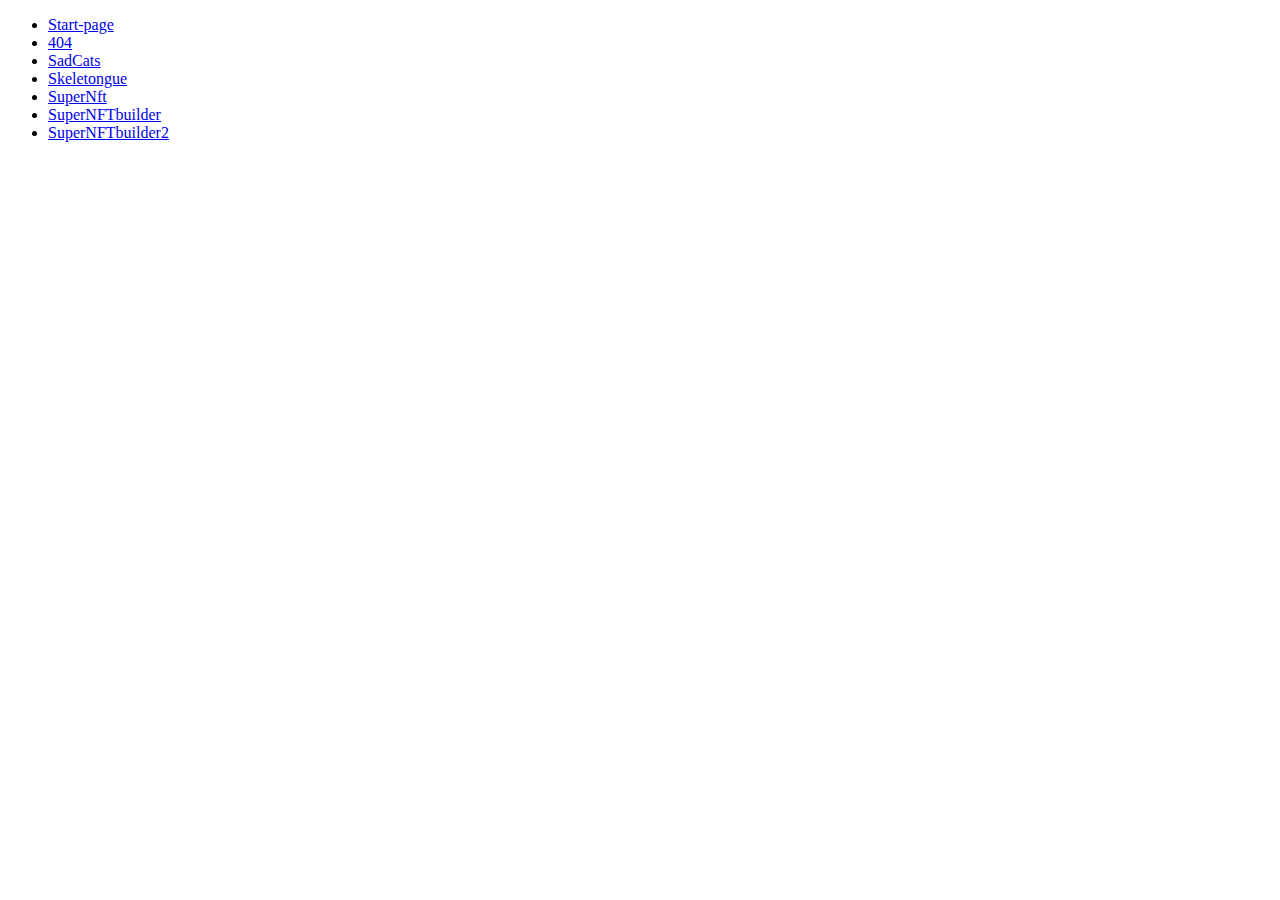
==== commit fbbb0740: "3-10" ====
--- a/index.html
+++ b/index.html
@@ -5,816 +5,19 @@
     <meta charset="UTF-8">
     <meta http-equiv="X-UA-Compatible" content="IE=edge">
     <meta name="viewport" content="width=device-width, initial-scale=1.0">
-    <link rel="stylesheet" href="assets/css/style.css">
-    <script src="https://ajax.googleapis.com/ajax/libs/jquery/3.3.1/jquery.min.js"></script>
-    <link rel="stylesheet" href="assets/fontello/css/fontello.css">
-    <title>Index</title>
-
+    <title>Document</title>
 </head>
 
 <body>
-    <header class="header-startpage">
-        <div class="header">
-            <div class="content">
-                <div class="wrapper-cap-section">
-                    <div class="logo">
-                        <img src="assets/img/logo.png" alt="">
-                    </div>
-                    <div class="cap-section-menu">
-                        <ul class="cap-wrapper-menu">
-                            <li><a href="">Collections</a></li>
-                            <li><a href="">News</a></li>
-                            <li><a href="">FAQ</a></li>
-                        </ul>
-                    </div>
-                    <div class="wrapper-cap-btn">
-                        <div class="btn">Connect Wallet</div>
-                        <div class="menu-btn">
-                            <span></span>
-                            <span></span>
-                            <span></span>
-                        </div>
-                    </div>
-                </div>
-            </div>
-        </div>
-        <div class="header-text-section">
-            <div class="header-start-page-text">
-                <div class="wow fadeIn">First-ever NFT bar with</div>
-                <div>
-                    <a href="" class="wow fadeIn" data-wow-delay="0.2s">
-                        <picture><img src="assets/img/image-link-1.png" alt=""></picture>Sad Girls
-                    </a>
-                    <a href="" class="wow fadeIn" data-wow-delay="0.4s">
-                        <picture><img src="assets/img/image-link-3.png" alt=""></picture>Skeletongues</a>
-                </div>
-                <div class="wow fadeIn" data-wow-delay="0.6s">and
-                    <a href="" class="wow fadeIn" data-wow-delay="0.8s">
-                        <picture><img src="assets/img/image-link-2.png" alt=""></picture>Sad Cats</a>
-                </div>
-            </div>
-        </div>
-        <div class="header-bottom-box">
-            <div class="base-content wrapper-flex-start">
-                <div class="title-m">SAD GIRLS BAR</div> <img src="assets/img/Arrow_down.svg" class="arrow arrow-down wow fadeIn" data-wow-delay="1.5s" alt=""></div>
-        </div>
-        <img src="assets/img/clouds.png" class="cloud-first parallax" data-rellax-speed="-2" alt="clouds">
-        <img src="assets/img/clouds.png" class="cloud-second parallax" data-rellax-speed="-3" alt="clouds">
-        <img src="assets/img/clouds.png" class="cloud-third parallax" data-rellax-speed="5" alt="clouds">
-    </header>
-    <div class="base-content">
-        <div class="super-nft-section">
-            <div class="wrapper-super-nft">
-                <div class="super-nft-images-box">
-                    <img src="assets/img/image-1.png" class="image-back" alt="">
-                    <img src="assets/img/image-3.png" class="image-girl-left wow fadeInLeft" data-wow-delay="0.5s" alt="">
-                    <img src="assets/img/image-4.png" class="image-boy-right wow fadeInRight" data-wow-delay="0.5s" alt="">
-
-                </div>
-                <div class="super-nft-text">
-                    <div class="title-m">Super NFT</div>
-                    <p>Conceptual space with unlimited possibilities. Outstanding NFT art project focusing on building strong relations in the community, mental health care, and empowering more women in the NFT industry.</p>
-                    <a href="#" class="base-link">More about</a>
-                </div>
-            </div>
-            <div class="super-nft-bottom">
-                <img src="assets/img/image-2.png" class="image-cat-bottom wow fadeIn" data-wow-delay="1.5s" alt="">
-                <img src="assets/img/image-5.png" class="image-candle wow fadeIn" data-wow-delay="1s" alt="">
-            </div>
-        </div>
-    </div>
-    <div class="mission-section  base-m-top">
-        <div class="base-content">
-            <div class="title-s">MISSION</div>
-            <div class="title-l">Conceptual space with unlimited possibilities. <br> Outstanding NFT art project focusing on building <br> strong relations in the community, mental health care, and empowering more women in the NFT industry.</div>
-            <div class="mission-text-box wow fadeIn" data-wow-delay="0.3s">
-                <p>Sad Girls Bar is celebrating sad but strong girls with rebellious style and attitude. We want to show that it’s ok to explore emotions and ideas that might otherwise be described as too dark, melancholic or mysterious. We welcome everyone
-                    with open and creative mind, and of course lovers of dark aesthetics and alternative culture. You look around, slowly. Walls and floor are covered by amber light from small table lamps. You slowly dissolve, rest in peace and comfy
-                    atmosphere. You look around, slowly. Walls and floor are covered by amber light from small table lamps. </p>
-            </div>
-        </div>
-        <img src="assets/img/clouds.png" class="cloud-4 parallax" data-rellax-speed="3" alt="clouds">
-    </div>
-    <div class="collection-section">
-        <div class="base-content">
-            <img src="assets/img/Arrow_down.svg" class="arrow" alt="">
-            <div class="center">
-                <div class="title-xl">Collections</div>
-            </div>
-            <div class="collection-section">
-                <div class="wrapper-collection">
-                    <div class="collection-item active">
-                        <div class="collection-min-info">
-                            <div class="collection-name title-m">Sad <br> Girls Bar</div>
-                            <img src="assets/img/image-6.png" class="wow fadeIn" alt="">
-                        </div>
-                        <div class="collection-all-info">
-                            <p>Hand-drawn, monochrome, and stylish Sad Girls. 10k gently curated NFTs worthy to fall in love. The OG collection.</p>
-                            <div class="collection-summary">
-                                <div class="item">
-                                    <div>25 ETH</div>
-                                    <p>Highest Sale</p>
-                                </div>
-                                <div class="item">
-                                    <div>4,8K</div>
-                                    <p>Owners</p>
-                                </div>
-                                <div class="item">
-                                    <div>0,15 ETH</div>
-                                    <p>Floor Price</p>
-                                </div>
-                                <div class="item">
-                                    <div>2.4K</div>
-                                    <p>Total volume</p>
-                                </div>
-                                <div class="item">
-                                    <div>10.0K</div>
-                                    <p>Items</p>
-                                </div>
-                            </div>
-                        </div>
-                    </div>
-                    <div class="collection-item">
-                        <div class="collection-min-info">
-                            <div class="collection-name title-m">The <br> Sad Cats</div>
-                            <img src="assets/img/image-7.png" class="wow fadeIn" data-wow-delay="0.4s" alt="">
-                        </div>
-                        <div class="collection-all-info">
-                            <p>Hand-drawn, monochrome, and stylish Sad Girls. 10k gently curated NFTs worthy to fall in love. The OG collection.</p>
-                            <div class="collection-summary">
-                                <div class="item">
-                                    <div>25 ETH</div>
-                                    <p>Highest Sale</p>
-                                </div>
-                                <div class="item">
-                                    <div>4,8K</div>
-                                    <p>Owners</p>
-                                </div>
-                                <div class="item">
-                                    <div>0,15 ETH</div>
-                                    <p>Floor Price</p>
-                                </div>
-                                <div class="item">
-                                    <div>2.4K</div>
-                                    <p>Total volume</p>
-                                </div>
-                                <div class="item">
-                                    <div>10.0K</div>
-                                    <p>Items</p>
-                                </div>
-                            </div>
-                        </div>
-                    </div>
-                    <div class="collection-item">
-                        <div class="collection-min-info">
-                            <div class="collection-name title-m">Skele-<br> tongues</div>
-                            <img src="assets/img/image-10.png" class="wow fadeIn" data-wow-delay="0.6s" alt="">
-                        </div>
-                        <div class="collection-all-info">
-                            <p>Hand-drawn, monochrome, and stylish Sad Girls. 10k gently curated NFTs worthy to fall in love. The OG collection.</p>
-                            <div class="collection-summary">
-                                <div class="item">
-                                    <div>25 ETH</div>
-                                    <p>Highest Sale</p>
-                                </div>
-                                <div class="item">
-                                    <div>4,8K</div>
-                                    <p>Owners</p>
-                                </div>
-                                <div class="item">
-                                    <div>0,15 ETH</div>
-                                    <p>Floor Price</p>
-                                </div>
-                                <div class="item">
-                                    <div>2.4K</div>
-                                    <p>Total volume</p>
-                                </div>
-                                <div class="item">
-                                    <div>10.0K</div>
-                                    <p>Items</p>
-                                </div>
-                            </div>
-                        </div>
-                    </div>
-                    <div class="collection-item">
-                        <div class="collection-min-info">
-                            <div class="collection-name title-m">Super<br> NFT</div>
-                            <img src="assets/img/image-8.png" class="wow fadeIn" data-wow-delay="0.8s" alt="">
-                        </div>
-                        <div class="collection-all-info">
-                            <p>Hand-drawn, monochrome, and stylish Sad Girls. 10k gently curated NFTs worthy to fall in love. The OG collection.</p>
-                            <div class="collection-summary">
-                                <div class="item">
-                                    <div>25 ETH</div>
-                                    <p>Highest Sale</p>
-                                </div>
-                                <div class="item">
-                                    <div>4,8K</div>
-                                    <p>Owners</p>
-                                </div>
-                                <div class="item">
-                                    <div>0,15 ETH</div>
-                                    <p>Floor Price</p>
-                                </div>
-                                <div class="item">
-                                    <div>2.4K</div>
-                                    <p>Total volume</p>
-                                </div>
-                                <div class="item">
-                                    <div>10.0K</div>
-                                    <p>Items</p>
-                                </div>
-                            </div>
-                        </div>
-                    </div>
-                </div>
-            </div>
-        </div>
-    </div>
-    <div class="top-sales-section  base-m-top">
-        <img src="assets/img/smoke.png" class="cloud-5 parallax" data-rellax-speed="3" alt="clouds">
-        <div class="content">
-            <div class="center">
-                <div class="title-l">Top Sales</div>
-            </div>
-            <div class="wrapper-top-sales-section">
-                <div class="tabs">
-                    <ul class="tabs__caption">
-                        <li class="active">Sad Girls Bar</li>
-                        <li>The Sad Cats</li>
-                        <li>Skeletongues</li>
-                    </ul>
-
-                    <div class="tabs__content active">
-
-                        <div class="wrapper-nft-box">
-                            <div class="wrapper-nft-item wow fadeIn">
-                                <img src="assets/img/nft-image-2.png" alt="">
-                                <div class="nft-item-info">
-                                    <div class="nft-number">#1 <i class="icon-opensea"></i></div>
-                                    <div class="nft-price">0,0098 ($10,60)</div>
-                                    <div class="nft-date">Jen 13, 2022</div>
-                                </div>
-                            </div>
-                            <div class="wrapper-nft-item wow fadeIn">
-                                <img src="assets/img/nft-image-1.png" alt="">
-                                <div class="nft-item-info">
-                                    <div class="nft-number">#3389 <i class="icon-opensea"></i></div>
-                                    <div class="nft-price">0,0098 WETH ($10,63)</div>
-                                    <div class="nft-date">Sep 27, 2021</div>
-                                </div>
-                            </div>
-                            <div class="wrapper-nft-item wow fadeIn">
-                                <img src="assets/img/nft-image-4.png" alt="">
-                                <div class="nft-item-info">
-                                    <div class="nft-number">#8320 <i class="icon-opensea"></i></div>
-                                    <div class="nft-price">0,0098 ($10,68)</div>
-                                    <div class="nft-date">Sep 26, 2021</div>
-                                </div>
-                            </div>
-                            <div class="wrapper-nft-item wow fadeIn">
-                                <img src="assets/img/nft-image-3.png" alt="">
-                                <div class="nft-item-info">
-                                    <div class="nft-number">#362 <i class="icon-opensea"></i></div>
-                                    <div class="nft-price">0,0098 WETH ($10,60)</div>
-                                    <div class="nft-date">Oct 10, 2021</div>
-                                </div>
-                            </div>
-                        </div>
-                    </div>
-                    <div class="tabs__content">
-                        <div class="wrapper-nft-box">
-                            <div class="wrapper-nft-item wow fadeIn">
-                                <img src="assets/img/nft-image-2.png" alt="">
-                                <div class="nft-item-info">
-                                    <div class="nft-number">#1 <i class="icon-opensea"></i></div>
-                                    <div class="nft-price">0,0098 ($10,60)</div>
-                                    <div class="nft-date">Jen 13, 2022</div>
-                                </div>
-                            </div>
-                            <div class="wrapper-nft-item wow fadeIn">
-                                <img src="assets/img/nft-image-1.png" alt="">
-                                <div class="nft-item-info">
-                                    <div class="nft-number">#3389 <i class="icon-opensea"></i></div>
-                                    <div class="nft-price">0,0098 WETH ($10,63)</div>
-                                    <div class="nft-date">Sep 27, 2021</div>
-                                </div>
-                            </div>
-                            <div class="wrapper-nft-item wow fadeIn">
-                                <img src="assets/img/nft-image-4.png" alt="">
-                                <div class="nft-item-info">
-                                    <div class="nft-number">#8320 <i class="icon-opensea"></i></div>
-                                    <div class="nft-price">0,0098 ($10,68)</div>
-                                    <div class="nft-date">Sep 26, 2021</div>
-                                </div>
-                            </div>
-                            <div class="wrapper-nft-item wow fadeIn">
-                                <img src="assets/img/nft-image-3.png" alt="">
-                                <div class="nft-item-info">
-                                    <div class="nft-number">#362 <i class="icon-opensea"></i></div>
-                                    <div class="nft-price">0,0098 WETH ($10,60)</div>
-                                    <div class="nft-date">Oct 10, 2021</div>
-                                </div>
-                            </div>
-                        </div>
-                    </div>
-                    <div class="tabs__content">
-
-                        <div class="wrapper-nft-box">
-                            <div class="wrapper-nft-item wow fadeIn">
-                                <img src="assets/img/nft-image-2.png" alt="">
-                                <div class="nft-item-info">
-                                    <div class="nft-number">#1 <i class="icon-opensea"></i></div>
-                                    <div class="nft-price">0,0098 ($10,60)</div>
-                                    <div class="nft-date">Jen 13, 2022</div>
-                                </div>
-                            </div>
-                            <div class="wrapper-nft-item wow fadeIn">
-                                <img src="assets/img/nft-image-1.png" alt="">
-                                <div class="nft-item-info">
-                                    <div class="nft-number">#3389 <i class="icon-opensea"></i></div>
-                                    <div class="nft-price">0,0098 WETH ($10,63)</div>
-                                    <div class="nft-date">Sep 27, 2021</div>
-                                </div>
-                            </div>
-                            <div class="wrapper-nft-item wow fadeIn">
-                                <img src="assets/img/nft-image-4.png" alt="">
-                                <div class="nft-item-info">
-                                    <div class="nft-number">#8320 <i class="icon-opensea"></i></div>
-                                    <div class="nft-price">0,0098 ($10,68)</div>
-                                    <div class="nft-date">Sep 26, 2021</div>
-                                </div>
-                            </div>
-                            <div class="wrapper-nft-item wow fadeIn">
-                                <img src="assets/img/nft-image-3.png" alt="">
-                                <div class="nft-item-info">
-                                    <div class="nft-number">#362 <i class="icon-opensea"></i></div>
-                                    <div class="nft-price">0,0098 WETH ($10,60)</div>
-                                    <div class="nft-date">Oct 10, 2021</div>
-                                </div>
-                            </div>
-                        </div>
-                    </div>
-                </div>
-            </div>
-        </div>
-    </div>
-    <div class="roadmap-section base-m-top">
-        <div class="content">
-            <div class="title-l">Roadmap</div>
-            <div class="roadmap-section-slider merged-navigation">
-                <div class="roadmap-item">
-                    <div class="date">August 23 </div>
-                    <p>Sad Girls Bar released: 10.000 hand-drawn ERC721 NFTs worthy to fall in love with started their monochrome journey in web3.</p>
-                </div>
-                <div class="roadmap-item">
-                    <div class="date">September 26</div>
-                    <p>Sad Girls Bar collection sold out: All the Sad Girls have found their new homes.</p>
-                </div>
-                <div class="roadmap-item">
-                    <div class="date">October 10 </div>
-                    <p>ETH giveaway: Sad Girls always keep their promises – as mentioned on the road-map, 10 ETH were given away to the holders via raffle.</p>
-                </div>
-                <div class="roadmap-item">
-                    <div class="date">October 22 </div>
-                    <p>Skeletongues released: Sad Girls' companions collection came to the Bar – free to mint for SGB holders. Only 5.1K Skeletongues have risen from their graves to be kissed.</p>
-                </div>
-                <div class="roadmap-item section-3">
-                    <div class="date">November 19</div>
-                    <p>10 ETH Charity Donation: Promises were kept and the Milestone completed as 10 ETH were transfered to the Women Side By Side, program of peer support for women delivered by Mind and Agenda, the alliance for women and girls at risk.
-                        We take emotions seriously and sometimes being sad or upset is OK, but conditions after emotional burnouts, selfharm episodes or suicide thoughts often need a helping hand, support and all attention.</p>
-                </div>
-                <div class="roadmap-item">
-                    <div class="date">December 11</div>
-                    <p>Mental Health Support @ Discord: SGB has collaborated with LogOut.org – Centre for Digital Well-being – on creating Mental Health Support channel at SGB Discord, regularly curated by a qualified specialist.</p>
-                </div>
-                <div class="roadmap-item">
-                    <div class="date">December 22</div>
-                    <p>Sad Cats released: Second Sad Girls' companions collection was unleashed – 7.000 Sad Cats of different breeds entered the Bar in search of their people.</p>
-                </div>
-                <div class="roadmap-item">
-                    <div class="date">December 24</div>
-                    <p>Charity Donation: 2 Sad Girls NFTs were donated to Right-click Give! Charity auction.</p>
-                </div>
-                <div class="roadmap-item">
-                    <div class="date">January 16</div>
-                    <p>Sad Cats sold out: All of the glamorous Sad Cats have found people they're comfortable with. </p>
-                </div>
-                <div class="roadmap-item">
-                    <div class="date">January 26</div>
-                    <p>SGB Trademark registration: the Sad Girls Bar trademark was finally registered.</p>
-                </div>
-                <div class="roadmap-item">
-                    <div class="date">March 7</div>
-                    <p>Sad Girls Bar included in groupHUG #0002: SGB project was chosen to join brand new accelerator programme founded by Randi Zuckerberg and Debbie Soon.</p>
-                </div>
-                <div class="roadmap-item">
-                    <div class="date">March 11</div>
-                    <p>Unicorn DAO partnership: New Pussy Riot's project featuring Gary Vee has announced their partnership with Sad Girls Bar featuring Sad Girls Bar Happy Hours at Unicorn DAO Launch Party at SXSW. </p>
-                </div>
-                <div class="roadmap-item">
-                    <div class="date">March 15</div>
-                    <p>Animal Care Fund Donation: Completing Sad Cats' Milestone, SGB has donated 5ETH to Forgotten Animals fund, chosen by Sad community.</p>
-                </div>
-                <div class="roadmap-item">
-                    <div class="date">March 23</div>
-                    <p>Sad Cats Support Sad Girls: As promised, 10% of all initial sales from Sad Cats collection - 19.12 ETH - was proceeded to support Sad Girls! 102 Sad Girls were purchased by Team from the floor for good.</p>
-                </div>
-                <div class="roadmap-item">
-                    <div class="date">April 7</div>
-                    <p>Sad Girls Bar DAO work started. </p>
-                </div>
-                <div class="roadmap-item section-3">
-                    <div class="date">April 12</div>
-                    <p>Super NFT Sneak-peek: The long-awaited utility has finally appeared to be close with the reveal of the first Super NFT sneak-peek, soon followed by another one. Cruel World Festival Collaboration: SGB has partnered with Coachella's
-                        promoter company Goldenvoice on creating special NFT collection in collaboration with the Cruel World festival and featured bands (Morrissey, Bauhaus, Blondie, Cold Cave etc.), IRL on-site experiences and VIP privileges for SGB
-                        holders. Limited edition merch release.</p>
-                </div>
-
-                <div class="roadmap-item">
-                    <div class="date">May 20</div>
-                    <p>SGB in Berlin: For the first time Sad Girls Bar went live at Berlin NFT featuring 2 IRL pop-up bars and free drinks for SGB holders.
-                    </p>
-                </div>
-                <div class="roadmap-item">
-                    <div class="date">June</div>
-                    <p>New Website. Launch.</p>
-                </div>
-                <div class="roadmap-item">
-                    <div class="date">June</div>
-                    <p>Various collaborations with target partners to support Super NFT release.
-                    </p>
-                </div>
-                <div class="roadmap-item">
-                    <div class="date">July</div>
-                    <p>Super NFT release. Will feature 3 stages: Early Access Pre-mint for selected holders followed by Early Reveal, regular Mint and regular Reveal. Time interval between Mint and Reveal – approximately 3 weeks.
-
-                    </p>
-                </div>
-                <div class="roadmap-item">
-                    <div class="date">Future</div>
-                    <p>Merch shop first drop.</p>
-                </div>
-                <div class="roadmap-item section-2">
-                    <div class="date">Future</div>
-                    <p>Metaverse Integration. As a part of utilities for the 3d collection. Development of NFT-linked wearables changing the appearance of a holder into a particular Sad Girl. Interchangeable and tradeable wearables are lined up too. Proposal
-                        for Decentraland integration with Decentraland DAO tools.</p>
-                </div>
-                <div class="roadmap-item">
-                    <div class="date">Future</div>
-                    <p>3D Sad Girl Collection</p>
-                </div>
-                <div class="roadmap-item">
-                    <div class="date">Future</div>
-                    <p>IRL Bars Integrations (at various NFT-related events).</p>
-                </div>
-                <div class="roadmap-item">
-                    <div class="date">Future</div>
-                    <p>Fashion Collaborations WIP. Partnerships selections and pitch.</p>
-                </div>
-                <div class="roadmap-item">
-                    <div class="date">Future</div>
-                    <p>Metaverse integraton. Depending on Decentraland DAO decision.</p>
-                </div>
-                <div class="roadmap-item">
-                    <div class="date">Future</div>
-                    <p>SAD DAO. Launch.</p>
-                </div>
-                <div class="roadmap-item">
-                    <div class="date">Future</div>
-                    <p>Cocktail book NFT release: Sad Girls Bar has partnered with World's Top-10 Best Bar El Copitas on creating an NFT cocktail book available for holders also in physical form and containing gently curated cocktail recipes. The release
-                        party will be thrown both at </p>
-                </div>
-                <div class="roadmap-item">
-                    <div class="date">Future</div>
-                    <p>Decentraland and IRL, including event hosted by El Copitas.</p>
-                </div>
-                <div class="roadmap-item  section-2">
-                    <div class="date">Future</div>
-                    <p>Jazz album release: Completing one of the Sad Girls Road Map Milestones, we're finally releasing the first LP on our very own Sad Girls Bar Records label. “Name TBA” was carefully created and recorded by prominent avantgarde jazz musician
-                        with all the </p>
-
-                </div>
-
-                <div class="roadmap-item section-2">
-                    <div class="date">Future</div>
-                    <p>First IRL Sad Girls Bar: After long negotiations and careful preparations the first ever IRL Sad Girls Bar will be opened in one of the biggest European / US cities under mindful supervision and management by Sad DAO. The Sad Girls
-                        Bar Network is upon us.</p>
-
-                </div>
-            </div>
-        </div>
-    </div>
-    <div class="Lastest-News-section m-top-80">
-        <div class="content">
-            <div class="wrapper-last-news-section">
-                <div class="title-l">Lastest <br> News</div>
-                <div class="last-news-section">
-                    <div class="slider-news base-slider">
-                        <div class="news-box">
-                            <div class="wrapper-slider-news-item">
-                                <img src="assets/img/image-11.png" alt="">
-                                <div class="news-name">Super NFT: Holo <br> Matching Set</div>
-                                <div class="news-description">
-                                    <p>If you want to get a unique rare trait - huge Holographic Crystal - you should hold a Sad Trio with matching traits on the moment of the Super NFT mint and use them to create a Holo Super NFT Set!</p>
-                                    <div class="date">june 8</div>
-                                </div>
-                            </div>
-                            <div class="wrapper-slider-news-item">
-                                <img src="assets/img/image-12.png" alt="">
-                                <div class="news-name">SAD GIRLS BAR x <br> NFT BERLIN Memories</div>
-                                <div class="news-description">
-                                    <p>Sad Girls Bar Team has set up 2 IRL Sad Girls Bars at the NFT Berlin event giving away free G&Ts to SGB holders and passionately networking. Check out the photo report here</p>
-                                    <div class="date">june 6</div>
-                                </div>
-                            </div>
-                            <div class="wrapper-slider-news-item">
-                                <img src="assets/img/image-13.png" alt="">
-                                <div class="news-name">CRUEL WORLD 2022 x SAD GIRLS BAR MEMORIES</div>
-                                <div class="news-description">
-                                    <p>SGB has collaborated with Coachella's promoters Golden Voice at CRUEL WORLD 2022 music festival creating limited edition merch and giving SGB holders VIP Passes experience! </p>
-                                    <div class="date">june 6</div>
-                                </div>
-                            </div>
-                        </div>
-                        <div class="news-box">
-                            <div class="wrapper-slider-news-item">
-                                <img src="assets/img/image-11.png" alt="">
-                                <div class="news-name">Super NFT: Holo Matching Set</div>
-                                <div class="news-description">
-                                    <p>If you want to get a unique rare trait - huge Holographic Crystal - you should hold a Sad Trio with matching traits on the moment of the Super NFT mint and use them to create a Holo Super NFT Set!</p>
-                                    <div class="date">june 8</div>
-                                </div>
-                            </div>
-                            <div class="wrapper-slider-news-item">
-                                <img src="assets/img/image-12.png" alt="">
-                                <div class="news-name">SAD GIRLS BAR x NFT BERLIN Memories</div>
-                                <div class="news-description">
-                                    <p>Sad Girls Bar Team has set up 2 IRL Sad Girls Bars at the NFT Berlin event giving away free G&Ts to SGB holders and passionately networking. Check out the photo report here</p>
-                                    <div class="date">june 6</div>
-                                </div>
-                            </div>
-                            <div class="wrapper-slider-news-item">
-                                <img src="assets/img/image-13.png" alt="">
-                                <div class="news-name">CRUEL WORLD 2022 x SAD GIRLS BAR MEMORIES</div>
-                                <div class="news-description">
-                                    <p>SGB has collaborated with Coachella's promoters Golden Voice at CRUEL WORLD 2022 music festival creating limited edition merch and giving SGB holders VIP Passes experience! </p>
-                                    <div class="date">june 6</div>
-                                </div>
-                            </div>
-                        </div>
-                        <div class="news-box">
-                            <div class="wrapper-slider-news-item">
-                                <img src="assets/img/image-11.png" alt="">
-                                <div class="news-name">Super NFT: Holo Matching Set</div>
-                                <div class="news-description">
-                                    <p>If you want to get a unique rare trait - huge Holographic Crystal - you should hold a Sad Trio with matching traits on the moment of the Super NFT mint and use them to create a Holo Super NFT Set!</p>
-                                    <div class="date">june 8</div>
-                                </div>
-                            </div>
-                            <div class="wrapper-slider-news-item">
-                                <img src="assets/img/image-12.png" alt="">
-                                <div class="news-name">SAD GIRLS BAR x NFT BERLIN Memories</div>
-                                <div class="news-description">
-                                    <p>Sad Girls Bar Team has set up 2 IRL Sad Girls Bars at the NFT Berlin event giving away free G&Ts to SGB holders and passionately networking. Check out the photo report here</p>
-                                    <div class="date">june 6</div>
-                                </div>
-                            </div>
-                            <div class="wrapper-slider-news-item">
-                                <img src="assets/img/image-13.png" alt="">
-                                <div class="news-name">CRUEL WORLD 2022 x SAD GIRLS BAR MEMORIES</div>
-                                <div class="news-description">
-                                    <p>SGB has collaborated with Coachella's promoters Golden Voice at CRUEL WORLD 2022 music festival creating limited edition merch and giving SGB holders VIP Passes experience! </p>
-                                    <div class="date">june 6</div>
-                                </div>
-                            </div>
-                        </div>
-                        <div class="news-box">
-                            <div class="wrapper-slider-news-item">
-                                <img src="assets/img/image-11.png" alt="">
-                                <div class="news-name">Super NFT: Holo Matching Set</div>
-                                <div class="news-description">
-                                    <p>If you want to get a unique rare trait - huge Holographic Crystal - you should hold a Sad Trio with matching traits on the moment of the Super NFT mint and use them to create a Holo Super NFT Set!</p>
-                                    <div class="date">june 8</div>
-                                </div>
-                            </div>
-                            <div class="wrapper-slider-news-item">
-                                <img src="assets/img/image-12.png" alt="">
-                                <div class="news-name">SAD GIRLS BAR x NFT BERLIN Memories</div>
-                                <div class="news-description">
-                                    <p>Sad Girls Bar Team has set up 2 IRL Sad Girls Bars at the NFT Berlin event giving away free G&Ts to SGB holders and passionately networking. Check out the photo report here</p>
-                                    <div class="date">june 6</div>
-                                </div>
-                            </div>
-                            <div class="wrapper-slider-news-item">
-                                <img src="assets/img/image-13.png" alt="">
-                                <div class="news-name">CRUEL WORLD 2022 x SAD GIRLS BAR MEMORIES</div>
-                                <div class="news-description">
-                                    <p>SGB has collaborated with Coachella's promoters Golden Voice at CRUEL WORLD 2022 music festival creating limited edition merch and giving SGB holders VIP Passes experience! </p>
-                                    <div class="date">june 6</div>
-                                </div>
-                            </div>
-                        </div>
-                    </div>
-                    <p class="counter"></p>
-                </div>
-            </div>
-        </div>
-    </div>
-    <div class="Community-section m-top-160">
-        <div class="content">
-            <div class="wrapper-title-text">
-                <div class="title-l">Community</div>
-                <p>Lorem ipsum dolor sit amet, consectetur adipiscing elit, sed do eiusmod tempor incididunt ut labore et dolore magna aliqua.</p>
-            </div>
-        </div>
-        <style>
-            .community-slider {
-                display: flex;
-                align-items: flex-end;
-            }
-        </style>
-        <div class="community-section-box">
-            <div class="community-slider">
-                <div class="community-persona-element" id="PussyRiot">
-                    <div class="bottle-image-box">
-                        <a href="" target="_blank" class="icon-link"><i class="icon-discord"></i></a>
-                        <img src="assets/img/bottle.png" alt="">
-                    </div>
-                    <picture><img src="assets/img/image-18.png" class="image-element PussyRiot-image" alt=""></picture>
-                    <div class="persona-info">
-                        <picture><img src="assets/img/persona-element-0.png" alt=""></picture>
-                        <div>
-                            <span>Owner</span>
-                            <a href="">PussyRiot</a>
-                        </div>
-                    </div>
-                </div>
-                <div class="community-persona-element" id="JOEL-MADDEN">
-                    <picture><img src="assets/img/image-20.png" class="image-element JOEL-MADDEN-image" alt=""></picture>
-                    <div class="persona-info">
-                        <picture><img src="assets/img/persona-element-1.png" alt=""></picture>
-                        <div>
-                            <span>Owner</span>
-                            <a href="">JOEL MADDEN</a>
-                        </div>
-                    </div>
-                </div>
-                <div class="community-persona-element" id="Seth-Green">
-                    <picture><img src="assets/img/image-21.png" class="image-element Seth-Green-image" alt=""></picture>
-                    <div class="persona-info">
-                        <div>
-                            <span>Owner</span>
-                            <span>Seth Green</span>
-                        </div>
-                    </div>
-                </div>
-                <div class="community-persona-element" id="CryptoFinally">
-                    <div class="pizza-image-box">
-                        <a href="" target="_blank" class="icon-link"><i class="icon-instagram"></i></a>
-                        <img src="assets/img/pizza.png" alt="">
-                    </div>
-                    <picture><img src="assets/img/image-14.png" class="image-element CryptoFinally-image" alt=""></picture>
-                    <div class="persona-info">
-                        <picture><img src="assets/img/persona-element-4.png" alt=""></picture>
-                        <div>
-                            <span>Owner</span>
-                            <a href="">CryptoFinally</a>
-                        </div>
-                    </div>
-                </div>
-                <div class="community-persona-element" id="BettyVault">
-                    <div class="candle-image-box">
-                        <a href="" target="_blank" class="icon-link"><i class="icon-twitter"></i></a>
-
-                        <img src="assets/img/candle.png" alt="">
-                    </div>
-                    <picture><img src="assets/img/image-19.png" class="image-element BettyVault-image" alt=""></picture>
-                    <div class="persona-info">
-                        <picture><img src="assets/img/persona-element-2.png" alt=""></picture>
-                        <div>
-                            <span>Owner</span>
-                            <a href="">BettyVault</a>
-                        </div>
-                    </div>
-                </div>
-                <div class="community-persona-element" id="GREMPLIN">
-                    <picture><img src="assets/img/image-16.png" class="image-element GREMPLIN-image" alt=""></picture>
-                    <div class="persona-info">
-                        <picture><img src="assets/img/persona-element-5.png" alt=""></picture>
-                        <div>
-                            <span>Owner</span>
-                            <a href="">GREMPLIN</a>
-                        </div>
-                    </div>
-                </div>
-                <div class="community-persona-element" id="FVCKRENDER">
-                    <div class="lamp-image-box">
-                        <img src="assets/img/lamp.png" alt="">
-                        <a href="" target="_blank" class="icon-link"><i class="icon-opensea"></i></a>
-                    </div>
-                    <picture><img src="assets/img/image-15.png" class="image-element FVCKRENDER-image" alt=""></picture>
-                    <div class="persona-info">
-                        <picture><img src="assets/img/persona-element-6.png" alt=""></picture>
-                        <div>
-                            <span>Owner</span>
-                            <a href="">FVCKRENDER</a>
-                        </div>
-                    </div>
-                </div>
-                <div class="community-persona-element" id="GuyOSEARY">
-                    <picture><img src="assets/img/image-17.png" class="image-element GuyOSEARY-image" alt=""></picture>
-                    <div class="persona-info">
-                        <picture><img src="assets/img/persona-element-3.png" alt=""></picture>
-                        <div>
-                            <span>Owner</span>
-                            <a href="">GuyOSEARY</a>
-                        </div>
-                    </div>
-                </div>
-            </div>
-        </div>
-        <div class="community-footer"></div>
-    </div>
-    <div class="content">
-        <br><br><br><br><br><br><br><br>
-        <p>Lorem ipsum dolor sit amet consectetur adipisicing elit. Nobis, sequi architecto esse possimus sapiente earum. Quibusdam labore debitis voluptates nisi itaque distinctio officiis velit nihil error, tempora accusamus ea ratione.</p>
-        <p>Lorem ipsum dolor sit amet consectetur adipisicing elit. Nobis, sequi architecto esse possimus sapiente earum. Quibusdam labore debitis voluptates nisi itaque distinctio officiis velit nihil error, tempora accusamus ea ratione.</p>
-        <p>Lorem ipsum dolor sit amet consectetur adipisicing elit. Nobis, sequi architecto esse possimus sapiente earum. Quibusdam labore debitis voluptates nisi itaque distinctio officiis velit nihil error, tempora accusamus ea ratione.</p>
-        <p>Lorem ipsum dolor sit amet consectetur adipisicing elit. Nobis, sequi architecto esse possimus sapiente earum. Quibusdam labore debitis voluptates nisi itaque distinctio officiis velit nihil error, tempora accusamus ea ratione.</p>
-        <p>Lorem ipsum dolor sit amet consectetur adipisicing elit. Nobis, sequi architecto esse possimus sapiente earum. Quibusdam labore debitis voluptates nisi itaque distinctio officiis velit nihil error, tempora accusamus ea ratione.</p>
-        <p>Lorem ipsum dolor sit amet consectetur adipisicing elit. Nobis, sequi architecto esse possimus sapiente earum. Quibusdam labore debitis voluptates nisi itaque distinctio officiis velit nihil error, tempora accusamus ea ratione.</p>
-        <p>Lorem ipsum dolor sit amet consectetur adipisicing elit. Nobis, sequi architecto esse possimus sapiente earum. Quibusdam labore debitis voluptates nisi itaque distinctio officiis velit nihil error, tempora accusamus ea ratione.</p>
-        <p>Lorem ipsum dolor sit amet consectetur adipisicing elit. Nobis, sequi architecto esse possimus sapiente earum. Quibusdam labore debitis voluptates nisi itaque distinctio officiis velit nihil error, tempora accusamus ea ratione.</p>
-        <p>Lorem ipsum dolor sit amet consectetur adipisicing elit. Nobis, sequi architecto esse possimus sapiente earum. Quibusdam labore debitis voluptates nisi itaque distinctio officiis velit nihil error, tempora accusamus ea ratione.</p>
-        <p>Lorem ipsum dolor sit amet consectetur adipisicing elit. Nobis, sequi architecto esse possimus sapiente earum. Quibusdam labore debitis voluptates nisi itaque distinctio officiis velit nihil error, tempora accusamus ea ratione.</p>
-        <p>Lorem ipsum dolor sit amet consectetur adipisicing elit. Nobis, sequi architecto esse possimus sapiente earum. Quibusdam labore debitis voluptates nisi itaque distinctio officiis velit nihil error, tempora accusamus ea ratione.</p>
-        <p>Lorem ipsum dolor sit amet consectetur adipisicing elit. Nobis, sequi architecto esse possimus sapiente earum. Quibusdam labore debitis voluptates nisi itaque distinctio officiis velit nihil error, tempora accusamus ea ratione.</p>
-        <p>Lorem ipsum dolor sit amet consectetur adipisicing elit. Nobis, sequi architecto esse possimus sapiente earum. Quibusdam labore debitis voluptates nisi itaque distinctio officiis velit nihil error, tempora accusamus ea ratione.</p>
-        <p>Lorem ipsum dolor sit amet consectetur adipisicing elit. Nobis, sequi architecto esse possimus sapiente earum. Quibusdam labore debitis voluptates nisi itaque distinctio officiis velit nihil error, tempora accusamus ea ratione.</p>
-        <p>Lorem ipsum dolor sit amet consectetur adipisicing elit. Nobis, sequi architecto esse possimus sapiente earum. Quibusdam labore debitis voluptates nisi itaque distinctio officiis velit nihil error, tempora accusamus ea ratione.</p>
-    </div>
-    <style>
-
-    </style>
-    <footer></footer>
-    <script src="assets/js/wow.min.js"></script>
-    <link rel="stylesheet" href="assets/css/animate.min.css">
-    <script src="assets/js/parallax.js"></script>
-    <script>
-        if ($(window).width() > 700) {
-            var rellax = new Rellax('.parallax', {
-                speed: -2,
-                center: true
-            });
-        };
-    </script>
-    <script>
-        new WOW().init();
-    </script>
-    <script>
-        (function($) {
-            $(function() {
-
-                $('ul.tabs__caption').on('click', 'li:not(.active)', function() {
-                    $(this)
-                        .addClass('active').siblings().removeClass('active')
-                        .closest('div.tabs').find('div.tabs__content').removeClass('active').eq($(this).index()).addClass('active');
-                });
-
-            });
-        })(jQuery);
-    </script>
-    <link rel="stylesheet" href="assets/css/owl.carousel.css">
-    <script src="assets/js/owl.carousel.js"></script>
-    <script>
-        $('.roadmap-section-slider').owlCarousel({
-            loop: false,
-            margin: 0,
-            nav: true,
-            autoWidth: true,
-            items: 3
-        });
-    </script>
-    <script>
-        var owl = $('.slider-news');
-        owl.owlCarousel({
-            loop: false,
-            items: 1,
-            margin: 0,
-            nav: true,
-            onInitialized: function(e) {
-                $('.counter').text('1 / ' + this.items().length)
-                console.log();
-            }
-        });
-        owl.on('changed.owl.carousel', function(e) {
-            $('.counter').text(++e.page.index + ' / ' + e.item.count)
-        });
-    </script>
-    <style>
-
-    </style>
+    <ul>
+        <li><a href="start-page.html">Start-page</a></li>
+        <li><a href="404.html">404</a></li>
+        <li><a href="SadCats.html">SadCats</a></li>
+        <li><a href="Skeletongue.html">Skeletongue</a></li>
+        <li><a href="SuperNft.html">SuperNft</a></li>
+        <li><a href="SuperNFTbuilder.html">SuperNFTbuilder</a></li>
+        <li><a href="SuperNFTbuilder2.html">SuperNFTbuilder2</a></li>
+    </ul>
 </body>
 
 </html>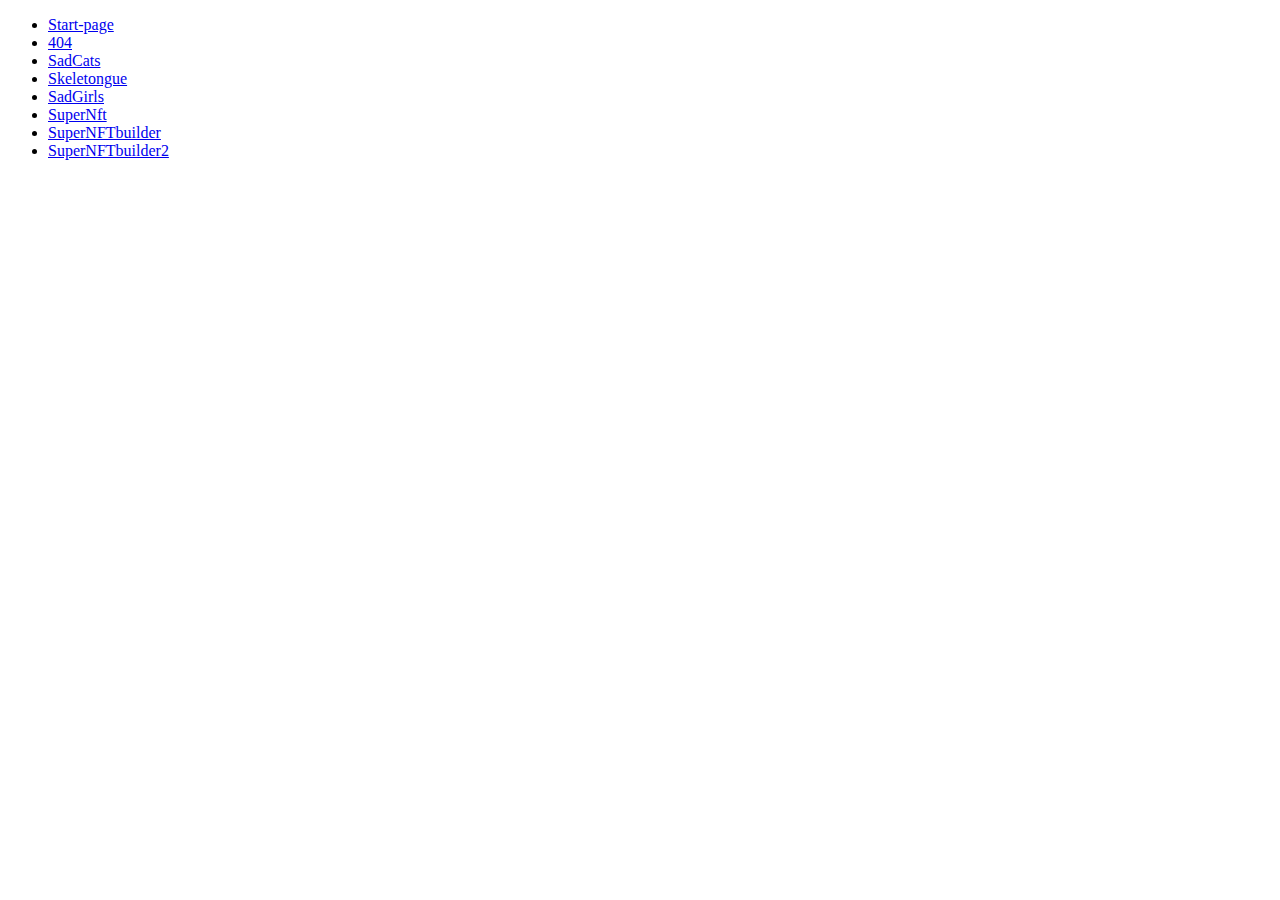
==== commit cdcf2e02: "Tablet" ====
--- a/index.html
+++ b/index.html
@@ -14,6 +14,7 @@
         <li><a href="404.html">404</a></li>
         <li><a href="SadCats.html">SadCats</a></li>
         <li><a href="Skeletongue.html">Skeletongue</a></li>
+        <li><a href="SadGirls.html">SadGirls</a></li>
         <li><a href="SuperNft.html">SuperNft</a></li>
         <li><a href="SuperNFTbuilder.html">SuperNFTbuilder</a></li>
         <li><a href="SuperNFTbuilder2.html">SuperNFTbuilder2</a></li>
